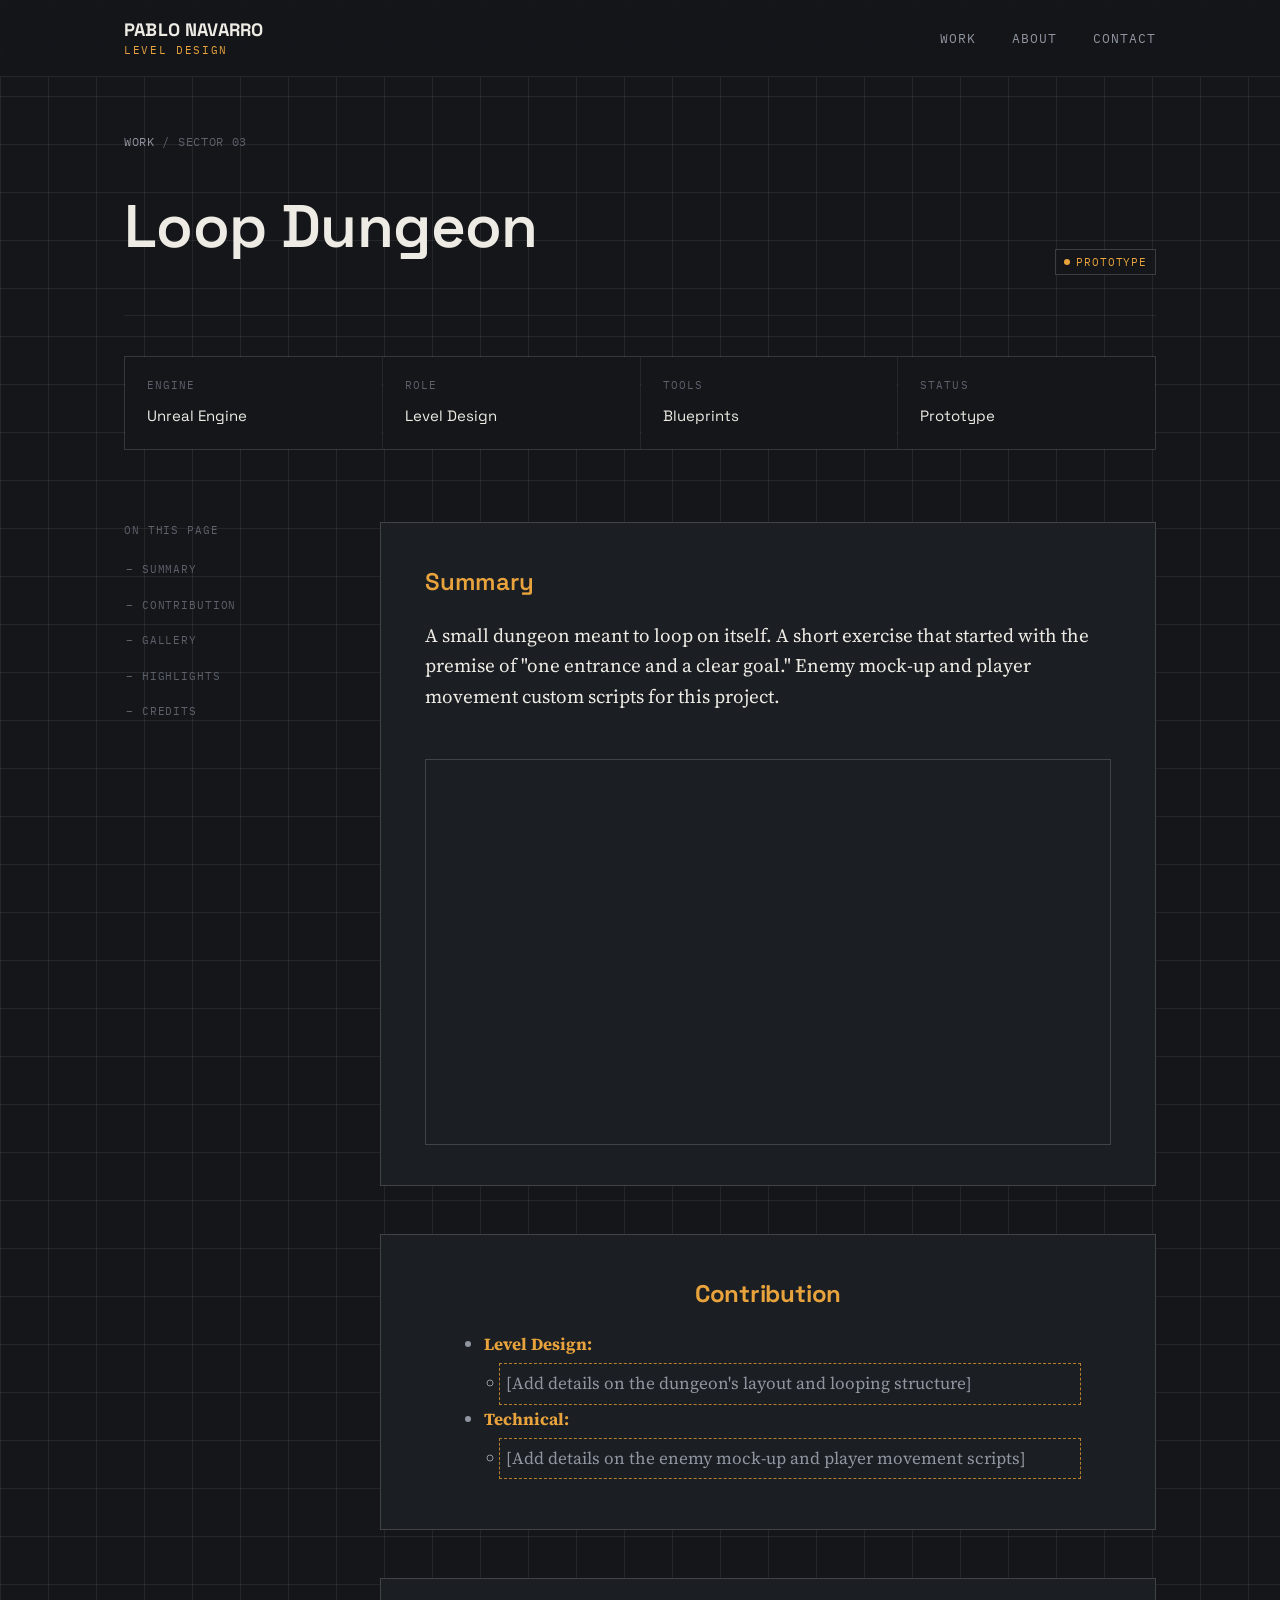
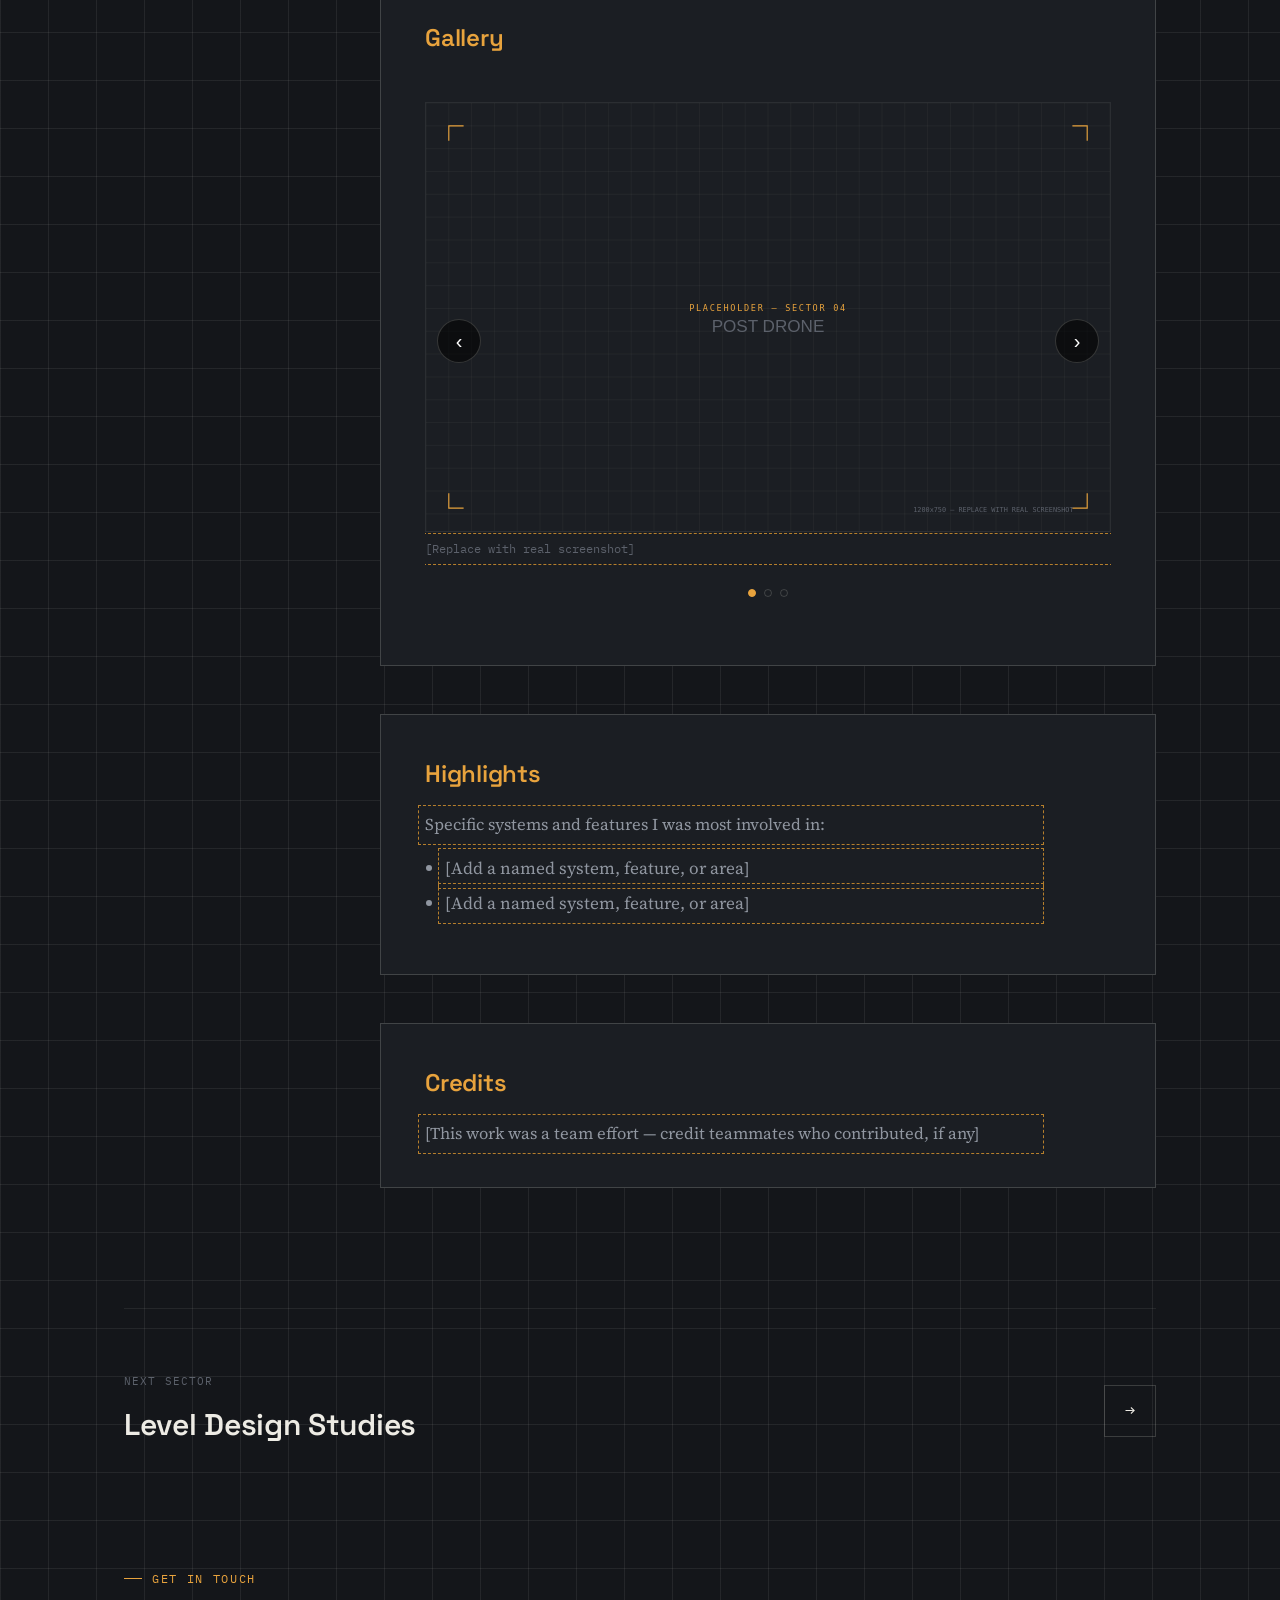
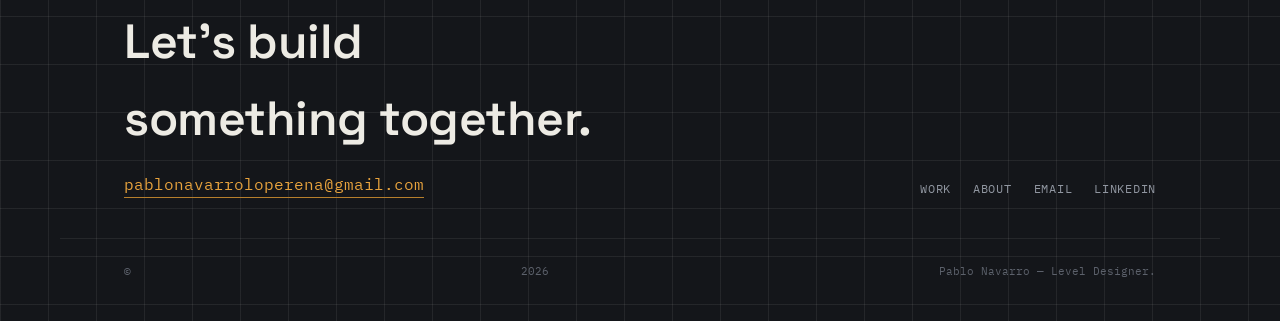
==== loop-dungeon/index.html @ dc1b2361 "Split Loop Dungeon into its own dedicated page, matching Scrap Mechanic's format New loop-dungeon/in" ====
<!DOCTYPE html>
<html lang="en">
<head>
<meta charset="UTF-8">
<meta name="viewport" content="width=device-width, initial-scale=1.0">
<title>Loop Dungeon — Pablo Navarro</title>
<meta name="description" content="Loop Dungeon — a small looping dungeon exercise by level designer Pablo Navarro.">
<link rel="stylesheet" href="../css/style.css">
</head>
<body>

<header class="site-header">
  <div class="wrap">
    <a href="../index.html" class="brand">PABLO NAVARRO<span>Level Design</span></a>
    <nav class="nav-links">
      <a href="../index.html#work">Work</a>
      <a href="../about.html">About</a>
      <a href="../index.html#contact">Contact</a>
    </nav>
    <button class="nav-toggle" aria-label="Toggle menu" aria-expanded="false">Menu</button>
  </div>
</header>

<section class="project-hero">
  <div class="wrap">
    <div class="breadcrumb"><a href="../index.html#work">Work</a> / Sector 03</div>
    <div class="project-title-row">
      <h1>Loop Dungeon</h1>
      <span class="tile-status proto" style="position:static;">Prototype</span>
    </div>
    <div class="spec-sheet">
      <div><span class="k">Engine</span><span class="v">Unreal Engine</span></div>
      <div><span class="k">Role</span><span class="v">Level Design</span></div>
      <div><span class="k">Tools</span><span class="v">Blueprints</span></div>
      <div><span class="k">Status</span><span class="v">Prototype</span></div>
    </div>
  </div>
</section>

<section class="project-body">
  <div class="wrap">
    <div class="rail">
      <div class="rail-title">On this page</div>
      <nav class="rail-nav">
        <a href="#summary">Summary</a>
        <a href="#contribution">Contribution</a>
        <a href="#gallery">Gallery</a>
        <a href="#highlights">Highlights</a>
        <a href="#credits">Credits</a>
      </nav>
    </div>
    <div class="prose">

      <div class="framed" id="summary">
        <h2>Summary</h2>
        <div class="summary-copy">
          <p>A small dungeon meant to loop on itself. A short exercise that started with the premise of "one entrance and a clear goal." Enemy mock-up and player movement custom scripts for this project.</p>
        </div>

        <div class="hero-media">
          <video src="../images/loop-dungeon/loop-dungeon-thumb.mp4" autoplay loop muted playsinline></video>
        </div>
      </div>

      <div class="framed centered" id="contribution">
        <h2>Contribution</h2>
        <ul class="contribution-list">
          <li>
            <strong class="category-label">Level Design:</strong>
            <ul>
              <li class="needs-edit">[Add details on the dungeon's layout and looping structure]</li>
            </ul>
          </li>
          <li>
            <strong class="category-label">Technical:</strong>
            <ul>
              <li class="needs-edit">[Add details on the enemy mock-up and player movement scripts]</li>
            </ul>
          </li>
        </ul>
      </div>

      <div class="framed" id="gallery">
        <h2>Gallery</h2>
        <div class="slider" data-slider>
          <div class="slider-track" data-slider-track>
            <figure class="slide">
              <img src="../images/loop-dungeon/loop-dungeon-placeholder.svg" alt="Loop Dungeon placeholder 1">
              <figcaption class="needs-edit">[Replace with real screenshot]</figcaption>
            </figure>
            <figure class="slide">
              <img src="../images/loop-dungeon/loop-dungeon-placeholder.svg" alt="Loop Dungeon placeholder 2">
              <figcaption class="needs-edit">[Replace with real screenshot]</figcaption>
            </figure>
            <figure class="slide">
              <img src="../images/loop-dungeon/loop-dungeon-placeholder.svg" alt="Loop Dungeon placeholder 3">
              <figcaption class="needs-edit">[Replace with real screenshot]</figcaption>
            </figure>
          </div>
          <button class="slider-arrow prev" type="button" aria-label="Previous image" data-slider-prev>‹</button>
          <button class="slider-arrow next" type="button" aria-label="Next image" data-slider-next>›</button>
          <div class="slider-dots" data-slider-dots></div>
        </div>
      </div>

      <div class="framed" id="highlights">
        <h2>Highlights</h2>
        <p class="needs-edit">Specific systems and features I was most involved in:</p>
        <ul>
          <li class="needs-edit">[Add a named system, feature, or area]</li>
          <li class="needs-edit">[Add a named system, feature, or area]</li>
        </ul>
      </div>

      <div class="framed" id="credits">
        <h2>Credits</h2>
        <p class="needs-edit">[This work was a team effort — credit teammates who contributed, if any]</p>
      </div>

    </div>
  </div>
</section>

<div class="wrap">
  <div class="next-project" style="border-top:1px solid var(--line);">
    <div>
      <span class="label">Next sector</span>
      <h3>Level Design Studies</h3>
    </div>
    <a href="../projects/ld-studies.html">
      <span class="arrow-box">→</span>
    </a>
  </div>
</div>

<footer class="site-footer" id="contact">
  <div class="wrap">
    <div class="footer-contact">
      <div class="eyebrow">Get in touch</div>
      <h2 style="margin-top:16px;">Let's build<br>something together.</h2>
      <a class="email" href="mailto:pablonavarroloperena@gmail.com">pablonavarroloperena@gmail.com</a>
    </div>
    <div class="footer-links">
      <a href="../index.html#work">Work</a>
      <a href="../about.html">About</a>
      <a href="mailto:pablonavarroloperena@gmail.com">Email</a>
      <a href="https://www.linkedin.com/in/pablo-navarro-loperena/" target="_blank" rel="noopener">LinkedIn</a>
    </div>
  </div>
  <div class="wrap footer-meta">
    © <span id="year"></span> Pablo Navarro — Level Designer.
  </div>
</footer>

<script src="../js/nav.js"></script>
<script>document.getElementById('year').textContent = new Date().getFullYear();</script>
</body>
</html>
---- css/style.css ----
/* ============================================================
   PABLO NAVARRO — LEVEL DESIGN PORTFOLIO
   Design concept: a "level-select / mission briefing" document.
   Blockout-marker amber accent, blueprint grid texture, HUD-style
   corner brackets on imagery, monospace technical readouts.
   ============================================================ */

@import url('https://fonts.googleapis.com/css2?family=Space+Grotesk:wght@400;500;600;700&family=Source+Serif+4:ital,opsz,wght@0,8..60,400;0,8..60,500;1,8..60,400&family=IBM+Plex+Mono:wght@400;500&display=swap');

:root {
  /* ---- color tokens ---- */
  --bg:            #14161a;
  --bg-panel:      #1b1e23;
  --bg-panel-2:    #22262c;
  --line:          rgba(237, 235, 228, 0.08);
  --line-strong:   rgba(237, 235, 228, 0.18);
  --text:          #edebe4;
  --text-muted:    #9096a0;
  --text-faint:    #5c616b;
  --accent:        #e8a33d;
  --accent-dim:    #b67f2c;
  --accent-soft:   rgba(232, 163, 61, 0.12);
  --accent-2:      #DDD7D7; /* secondary accent, text emphasis only (not headers) */
  --status-shipped:#6fbe8f;
  --status-proto:  #e8a33d;
  --status-team:   #6f9abe;

  /* ---- type tokens ---- */
  --f-display: 'Space Grotesk', sans-serif;
  --f-body:    'Source Serif 4', Georgia, serif;
  --f-mono:    'IBM Plex Mono', monospace;

  /* ---- layout tokens ---- */
  --maxw: 1160px;
  --gutter: clamp(20px, 5vw, 64px);
  --radius: 2px;
}

* { box-sizing: border-box; }
html { scroll-behavior: smooth; }

body {
  margin: 0;
  background: var(--bg);
  background-image:
    linear-gradient(var(--line) 1px, transparent 1px),
    linear-gradient(90deg, var(--line) 1px, transparent 1px);
  background-size: 48px 48px;
  color: var(--text);
  font-family: var(--f-body);
  font-size: 17px;
  line-height: 1.6;
  -webkit-font-smoothing: antialiased;
}

img { max-width: 100%; display: block; }

a { color: inherit; text-decoration: none; }

::selection { background: var(--accent-soft); color: var(--accent); }

/* Respect reduced motion */
@media (prefers-reduced-motion: reduce) {
  * { animation-duration: 0.001ms !important; transition-duration: 0.001ms !important; }
  html { scroll-behavior: auto; }
}

:focus-visible {
  outline: 2px solid var(--accent);
  outline-offset: 3px;
}

.wrap {
  max-width: var(--maxw);
  margin: 0 auto;
  padding: 0 var(--gutter);
}

.eyebrow {
  font-family: var(--f-mono);
  font-size: 12px;
  letter-spacing: 0.14em;
  text-transform: uppercase;
  color: var(--accent);
  display: flex;
  align-items: center;
  gap: 10px;
}
.eyebrow::before {
  content: "";
  width: 18px;
  height: 1px;
  background: var(--accent);
  display: inline-block;
}

h1, h2, h3, h4 {
  font-family: var(--f-display);
  font-weight: 600;
  letter-spacing: -0.01em;
  margin: 0;
  color: var(--text);
}

p { margin: 0 0 1em; color: var(--text-muted); }
p:last-child { margin-bottom: 0; }

/* ---------------------------------------------------------
   NAV
   --------------------------------------------------------- */
.site-header {
  position: sticky;
  top: 0;
  z-index: 40;
  background: rgba(20, 22, 26, 0.86);
  backdrop-filter: blur(10px);
  border-bottom: 1px solid var(--line);
}
.site-header .wrap {
  display: flex;
  align-items: center;
  justify-content: space-between;
  height: 76px;
}
.brand {
  font-family: var(--f-display);
  font-weight: 700;
  font-size: 18px;
  letter-spacing: 0.01em;
  display: flex;
  flex-direction: column;
  line-height: 1.15;
}
.brand span {
  font-family: var(--f-mono);
  font-weight: 400;
  font-size: 10.5px;
  letter-spacing: 0.16em;
  color: var(--accent);
  text-transform: uppercase;
  margin-top: 3px;
}
.nav-links {
  display: flex;
  gap: 36px;
  font-family: var(--f-mono);
  font-size: 12.5px;
  letter-spacing: 0.08em;
  text-transform: uppercase;
}
.nav-links a {
  color: var(--text-muted);
  position: relative;
  padding: 4px 0;
  transition: color 0.15s ease;
}
.nav-links a:hover, .nav-links a[aria-current="page"] { color: var(--text); }
.nav-links a[aria-current="page"]::after {
  content: "";
  position: absolute;
  left: 0; right: 0; bottom: -2px;
  height: 2px;
  background: var(--accent);
}
.nav-toggle {
  display: none;
  background: none;
  border: 1px solid var(--line-strong);
  color: var(--text);
  font-family: var(--f-mono);
  font-size: 11px;
  padding: 8px 12px;
  letter-spacing: 0.08em;
  text-transform: uppercase;
}

@media (max-width: 760px) {
  .nav-links {
    position: absolute;
    top: 76px; left: 0; right: 0;
    flex-direction: column;
    gap: 0;
    background: var(--bg-panel);
    border-bottom: 1px solid var(--line);
    max-height: 0;
    overflow: hidden;
    transition: max-height 0.25s ease;
  }
  .nav-links.open { max-height: 260px; }
  .nav-links a { padding: 16px var(--gutter); border-bottom: 1px solid var(--line); }
  .nav-toggle { display: block; }
}

/* ---------------------------------------------------------
   HERO
   --------------------------------------------------------- */
.hero {
  padding: 96px 0 72px;
  border-bottom: 1px solid var(--line);
  position: relative;
}
.hero .eyebrow { margin-bottom: 22px; }
.hero h1 {
  font-size: clamp(42px, 7vw, 84px);
  line-height: 0.98;
}
.hero h1 em {
  font-style: normal;
  color: var(--accent);
}
.hero .lede {
  font-family: var(--f-body);
  font-size: clamp(17px, 2vw, 20px);
  color: var(--text-muted);
  max-width: 46ch;
  margin-top: 26px;
}
.hero-meta {
  display: flex;
  gap: 40px;
  margin-top: 48px;
  flex-wrap: wrap;
  font-family: var(--f-mono);
  font-size: 12px;
}
.hero-meta div { display: flex; flex-direction: column; gap: 6px; }
.hero-meta .k { color: var(--text-faint); letter-spacing: 0.1em; text-transform: uppercase; }
.hero-meta .v { color: var(--text); font-size: 13px; }

/* ---------------------------------------------------------
   SECTION HEADINGS
   --------------------------------------------------------- */
.section {
  padding: 88px 0;
  border-bottom: 1px solid var(--line);
}
.section-head {
  display: flex;
  justify-content: space-between;
  align-items: flex-end;
  gap: 24px;
  margin-bottom: 48px;
  flex-wrap: wrap;
}
.section-head h2 { font-size: clamp(28px, 4vw, 38px); }
.section-head .count {
  font-family: var(--f-mono);
  font-size: 12px;
  color: var(--text-faint);
  letter-spacing: 0.08em;
}

/* ---------------------------------------------------------
   LEVEL-SELECT PROJECT GRID
   --------------------------------------------------------- */
.level-grid {
  display: grid;
  grid-template-columns: repeat(2, 1fr);
  gap: 1px;
  background: var(--line);
  border: 1px solid var(--line);
}
@media (max-width: 720px) {
  .level-grid { grid-template-columns: 1fr; }
}

.tile {
  background: var(--bg);
  display: block;
  padding: 0;
  position: relative;
  transition: background 0.2s ease;
}
.tile:hover { background: var(--bg-panel); }

.tile-media {
  position: relative;
  aspect-ratio: 16/10;
  overflow: hidden;
  border-bottom: 1px solid var(--line);
}
.tile-media img, .tile-media video {
  width: 100%; height: 100%; object-fit: cover;
  filter: grayscale(35%) contrast(1.05);
  transition: filter 0.3s ease, transform 0.4s ease;
}
.tile:hover .tile-media img, .tile:hover .tile-media video { filter: grayscale(0%) contrast(1.05); transform: scale(1.03); }

.tile-media .bracket {
  position: absolute;
  width: 20px; height: 20px;
  border-color: var(--accent);
  border-style: solid;
  opacity: 0;
  transition: opacity 0.2s ease;
}
.tile:hover .tile-media .bracket { opacity: 1; }
.bracket.tl { top: 10px; left: 10px; border-width: 2px 0 0 2px; }
.bracket.tr { top: 10px; right: 10px; border-width: 2px 2px 0 0; }
.bracket.bl { bottom: 10px; left: 10px; border-width: 0 0 2px 2px; }
.bracket.br { bottom: 10px; right: 10px; border-width: 0 2px 2px 0; }

.tile-sector {
  position: absolute;
  top: 12px; left: 12px;
  font-family: var(--f-mono);
  font-size: 11px;
  letter-spacing: 0.1em;
  background: rgba(20,22,26,0.82);
  color: var(--accent);
  padding: 4px 8px;
  border: 1px solid var(--line-strong);
}

.tile-status {
  position: absolute;
  top: 12px; right: 12px;
  font-family: var(--f-mono);
  font-size: 10.5px;
  letter-spacing: 0.08em;
  text-transform: uppercase;
  padding: 4px 8px;
  background: rgba(20,22,26,0.82);
  border: 1px solid var(--line-strong);
  display: flex;
  align-items: center;
  gap: 6px;
}
.tile-status::before {
  content: "";
  width: 6px; height: 6px;
  border-radius: 50%;
  background: var(--dot, var(--status-proto));
}
.tile-status.shipped { --dot: var(--status-shipped); color: var(--status-shipped); }
.tile-status.proto   { --dot: var(--status-proto); color: var(--status-proto); }
.tile-status.team    { --dot: var(--status-team); color: var(--status-team); }

.tile-body { padding: 24px 26px 28px; }
.tile-body h3 {
  font-size: 21px;
  margin-bottom: 8px;
}
.tile-body .role {
  font-family: var(--f-mono);
  font-size: 11.5px;
  color: var(--text-faint);
  letter-spacing: 0.06em;
  text-transform: uppercase;
  margin-bottom: 12px;
}
.tile-body p { font-size: 15px; }

.tile-readout {
  display: flex;
  gap: 22px;
  margin-top: 18px;
  padding-top: 16px;
  border-top: 1px solid var(--line);
  font-family: var(--f-mono);
  font-size: 11px;
  flex-wrap: wrap;
}
.tile-readout div { display: flex; flex-direction: column; gap: 3px; }
.tile-readout .k { color: var(--text-faint); letter-spacing: 0.08em; text-transform: uppercase; }
.tile-readout .v { color: var(--text-muted); }

.tile-cta {
  margin-top: 20px;
  display: inline-flex;
  align-items: center;
  gap: 8px;
  font-family: var(--f-mono);
  font-size: 11.5px;
  letter-spacing: 0.08em;
  text-transform: uppercase;
  color: var(--accent);
}
.tile-cta .arrow { transition: transform 0.15s ease; }
.tile:hover .tile-cta .arrow { transform: translateX(4px); }

/* ---------------------------------------------------------
   ABOUT TEASER / GENERIC TWO-COL
   --------------------------------------------------------- */
.two-col {
  display: grid;
  grid-template-columns: 0.9fr 1.1fr;
  gap: 64px;
}
@media (max-width: 780px) {
  .two-col { grid-template-columns: 1fr; gap: 36px; }
}
.frame {
  border: 1px solid var(--line-strong);
  position: relative;
  aspect-ratio: 4/5;
  overflow: hidden;
  background: var(--bg-panel);
}
.frame img { width: 100%; height: 100%; object-fit: cover; filter: grayscale(30%); }
.frame::before, .frame::after {
  content: "";
  position: absolute;
  width: 26px; height: 26px;
  border-color: var(--accent);
  border-style: solid;
  z-index: 2;
}
.frame::before { top: 12px; left: 12px; border-width: 2px 0 0 2px; }
.frame::after { bottom: 12px; right: 12px; border-width: 0 2px 2px 0; }

.lead-text { font-size: 19px; color: var(--text); font-family: var(--f-body); }
.lead-text + p { margin-top: 18px; }

.tag-list { display: flex; flex-wrap: wrap; gap: 8px; margin-top: 22px; }
.tag {
  font-family: var(--f-mono);
  font-size: 11px;
  letter-spacing: 0.06em;
  text-transform: uppercase;
  border: 1px solid var(--line-strong);
  padding: 6px 10px;
  color: var(--text-muted);
}

.cta-btn {
  display: inline-flex;
  align-items: center;
  gap: 10px;
  margin-top: 32px;
  font-family: var(--f-mono);
  font-size: 12.5px;
  letter-spacing: 0.08em;
  text-transform: uppercase;
  color: var(--bg);
  background: var(--accent);
  padding: 13px 22px;
  border: 1px solid var(--accent);
  transition: background 0.15s ease, color 0.15s ease;
}
.cta-btn:hover { background: transparent; color: var(--accent); }
.cta-btn.ghost { background: transparent; color: var(--text); border-color: var(--line-strong); }
.cta-btn.ghost:hover { border-color: var(--accent); color: var(--accent); }

/* ---------------------------------------------------------
   FOOTER
   --------------------------------------------------------- */
.site-footer {
  padding: 56px 0 40px;
}
.site-footer .wrap {
  display: flex;
  justify-content: space-between;
  align-items: flex-end;
  flex-wrap: wrap;
  gap: 24px;
}
.footer-contact h2 {
  font-size: clamp(30px, 5vw, 48px);
}
.footer-contact a.email {
  font-family: var(--f-mono);
  color: var(--accent);
  font-size: 16px;
  margin-top: 14px;
  display: inline-block;
  border-bottom: 1px solid var(--accent-dim);
}
.footer-links {
  display: flex;
  gap: 22px;
  font-family: var(--f-mono);
  font-size: 12px;
  letter-spacing: 0.06em;
  text-transform: uppercase;
}
.footer-links a { color: var(--text-muted); }
.footer-links a:hover { color: var(--accent); }
.footer-meta {
  font-family: var(--f-mono);
  font-size: 11px;
  color: var(--text-faint);
  margin-top: 40px;
  padding-top: 24px;
  border-top: 1px solid var(--line);
}

/* ---------------------------------------------------------
   PROJECT / CASE STUDY PAGE
   --------------------------------------------------------- */
.project-hero {
  padding: 56px 0 0;
}
.breadcrumb {
  font-family: var(--f-mono);
  font-size: 11.5px;
  color: var(--text-faint);
  letter-spacing: 0.06em;
  text-transform: uppercase;
  margin-bottom: 28px;
}
.breadcrumb a { color: var(--text-muted); }
.breadcrumb a:hover { color: var(--accent); }

.project-title-row {
  display: flex;
  justify-content: space-between;
  align-items: flex-end;
  gap: 24px;
  flex-wrap: wrap;
  padding-bottom: 40px;
  border-bottom: 1px solid var(--line);
}
.project-title-row h1 { font-size: clamp(36px, 6vw, 60px); max-width: 16ch; }

.spec-sheet {
  display: grid;
  grid-template-columns: repeat(4, 1fr);
  gap: 1px;
  background: var(--line);
  border: 1px solid var(--line);
  margin-top: 40px;
}
@media (max-width: 700px) { .spec-sheet { grid-template-columns: repeat(2, 1fr); } }
.spec-sheet div { background: var(--bg); padding: 20px 22px; }
.spec-sheet .k {
  font-family: var(--f-mono);
  font-size: 10.5px;
  color: var(--text-faint);
  letter-spacing: 0.1em;
  text-transform: uppercase;
  margin-bottom: 8px;
  display: block;
}
.spec-sheet .v { font-family: var(--f-display); font-size: 15px; color: var(--text); }

.hero-media {
  margin-top: 48px;
  border: 1px solid var(--line-strong);
  aspect-ratio: 16/9;
  overflow: hidden;
  position: relative;
}
.hero-media img { width: 100%; height: 100%; object-fit: cover; }

.project-body {
  padding: 72px 0;
}

/* Default (and the common desktop range, 781–1529px): rail sits
   in-column next to the prose, as a sticky sidebar. */
.project-body .wrap {
  display: grid;
  grid-template-columns: 200px 1fr;
  gap: 56px;
}
.project-body .rail {
  font-family: var(--f-mono);
  font-size: 11px;
  color: var(--text-faint);
  letter-spacing: 0.08em;
  text-transform: uppercase;
  position: sticky;
  top: 100px;
  align-self: start;
}
.rail-title { margin-bottom: 14px; }
.rail-nav { display: flex; flex-direction: column; gap: 4px; }
.rail-nav a {
  display: block;
  padding: 7px 10px;
  margin-left: -10px;
  color: var(--text-faint);
  text-decoration: none;
  border-left: 2px solid transparent;
  transition: color 0.15s ease, border-color 0.15s ease, background 0.15s ease;
}
.rail-nav a::before { content: "– "; }
.rail-nav a:hover {
  color: var(--accent);
  border-left-color: var(--accent);
  background: var(--bg-panel);
}

/* Keeps jumped-to sections clear of the sticky header, with real
   breathing room so the h2 title is fully visible, not just clear
   of the header's bottom edge. */
.framed[id] { scroll-margin-top: 150px; }
h3[id] { scroll-margin-top: 150px; }

/* Only on wide monitors is there enough margin outside the centered
   1160px column for the rail to pin near the browser's true left
   edge without overlapping the text. */
@media (min-width: 1530px) {
  .project-body .prose { grid-column: 1 / -1; }
  .project-body .rail {
    position: fixed;
    left: var(--gutter);
    top: 100px;
    width: 160px;
  }
}

@media (max-width: 780px) {
  .project-body .wrap { grid-template-columns: 1fr; gap: 24px; }
  .project-body .rail { position: static; }
}

.prose h2 {
  font-size: 24px;
  margin: 48px 0 18px;
}
.prose h2:first-child { margin-top: 0; }
.prose h3 {
  font-size: 21px;
  font-weight: 700;
  margin: 36px 0 14px;
}
.prose p { font-size: 16.5px; max-width: 68ch; }
.summary-copy p { max-width: none; font-size: 19px; color: var(--text); }

.framed {
  border: 1px solid var(--line-strong);
  background: var(--bg-panel);
  padding: 40px 44px;
  margin: 0 0 48px;
}
.framed h2 { color: var(--accent); }
.framed h2:first-child { margin-top: 0; }
@media (max-width: 560px) { .framed { padding: 28px 24px; } }

.framed.centered { text-align: center; }
.framed.centered ul {
  list-style-position: outside;
  padding-left: 1.3em;
  margin-left: auto;
  margin-right: auto;
  text-align: left; /* the list block sits centered on the page; the bullet text itself reads left-to-right */
}
.framed.centered p { margin-left: auto; margin-right: auto; }
.framed.centered h2 { font-weight: 800; }

.accent-text { color: var(--accent-2); }

.contribution-list > li { margin-bottom: 26px; }
.contribution-list > li:last-child { margin-bottom: 0; }
.category-label { display: inline-block; font-size: 17px; margin-bottom: 8px; color: var(--accent); }
/* Highlights reuses .category-label inline, mid-sentence — unlike Contribution's
   own-line usage, so it needs plain inline flow, not block spacing. */
#highlights .category-label { display: inline; margin-bottom: 0; font-size: inherit; }
.framed.centered ul ul {
  list-style-type: circle;
  margin: 4px 0 0;
}
.prose ul { color: var(--text-muted); padding-left: 20px; max-width: 68ch; }
.prose li { margin-bottom: 8px; }
.prose li ul { margin-top: 8px; }

.shot-grid {
  display: grid;
  grid-template-columns: 1fr 1fr;
  gap: 2px;
  margin: 28px 0;
}
.shot-grid.full { grid-template-columns: 1fr; }
.shot-grid img { border: 1px solid var(--line); }
.shot-grid video { width: 100%; border: 1px solid var(--line); display: block; background: #000; }

/* Drop-in responsive container for a YouTube/Vimeo <iframe> embed —
   replace the .media img with an iframe wrapped in this class. Only
   works if the video owner allows embedding (YouTube error 153 means
   they don't — use .video-link below instead in that case). */
.video-embed { position: relative; aspect-ratio: 16/9; }
.video-embed iframe { position: absolute; inset: 0; width: 100%; height: 100%; border: 0; }
/* Nested inside .hero-media, match its box exactly instead of the
   embed's own 16/9 default (hero-media uses 16/8), so nothing clips. */
.hero-media .video-embed { position: absolute; inset: 0; aspect-ratio: auto; }

/* Thumbnail that links out to YouTube instead of embedding — for
   videos with embedding disabled by their owner. */
.video-link { display: block; position: absolute; inset: 0; }
.play-button {
  position: absolute;
  top: 50%; left: 50%;
  transform: translate(-50%, -50%);
  width: 64px; height: 64px;
  border-radius: 50%;
  background: rgba(0,0,0,0.65);
  color: #fff;
  display: flex;
  align-items: center;
  justify-content: center;
  font-size: 22px;
  padding-left: 4px;
  transition: background 0.2s ease, transform 0.2s ease;
}
.video-link:hover .play-button { background: var(--accent); transform: translate(-50%, -50%) scale(1.08); }

figcaption, .caption {
  font-family: var(--f-mono);
  font-size: 11.5px;
  color: var(--text-faint);
  margin-top: 8px;
}

.slider { position: relative; margin: 28px 0; }
.slider.small { max-width: 420px; margin-left: auto; margin-right: auto; }
.slider-track {
  display: flex;
  overflow-x: auto;
  scroll-snap-type: x mandatory;
  scroll-behavior: smooth;
  -webkit-overflow-scrolling: touch;
  scrollbar-width: none;
}
.slider-track::-webkit-scrollbar { display: none; }
.slider-track .slide {
  flex: 0 0 100%;
  scroll-snap-align: start;
}
.slider-track img { width: 100%; border: 1px solid var(--line); display: block; }
.slider-track .video-embed { border: 1px solid var(--line); }
.slider-track video { width: 100%; aspect-ratio: 16/9; border: 1px solid var(--line); display: block; background: #000; }
.slider-arrow {
  position: absolute;
  top: 50%;
  transform: translateY(-50%);
  width: 44px; height: 44px;
  border-radius: 50%;
  border: 1px solid var(--line-strong);
  background: rgba(0,0,0,0.55);
  color: #fff;
  font-size: 20px;
  display: flex;
  align-items: center;
  justify-content: center;
  cursor: pointer;
  transition: background 0.2s ease, border-color 0.2s ease;
}
.slider-arrow:hover { background: var(--accent); border-color: var(--accent); }
.slider-arrow.prev { left: 12px; }
.slider-arrow.next { right: 12px; }
.slider-dots {
  display: flex;
  justify-content: center;
  gap: 8px;
  margin-top: 14px;
}
.slider-dots button {
  width: 8px; height: 8px;
  border-radius: 50%;
  border: 1px solid var(--line-strong);
  background: transparent;
  padding: 0;
  cursor: pointer;
}
.slider-dots button.active { background: var(--accent); border-color: var(--accent); }

.callout {
  border-left: 2px solid var(--accent);
  padding: 4px 0 4px 22px;
  margin: 32px 0;
  color: var(--text);
  font-size: 16px;
  max-width: 60ch;
}

.next-project {
  padding: 64px 0;
  display: flex;
  justify-content: space-between;
  align-items: center;
  flex-wrap: wrap;
  gap: 20px;
}
.next-project .label {
  font-family: var(--f-mono);
  font-size: 11px;
  color: var(--text-faint);
  letter-spacing: 0.1em;
  text-transform: uppercase;
  margin-bottom: 10px;
  display: block;
}
.next-project h3 { font-size: 30px; }
.next-project a { display: flex; align-items: center; gap: 16px; }
.next-project .arrow-box {
  width: 52px; height: 52px;
  border: 1px solid var(--line-strong);
  display: flex; align-items: center; justify-content: center;
  font-family: var(--f-mono);
  transition: border-color 0.15s ease, color 0.15s ease;
}
.next-project a:hover .arrow-box { border-color: var(--accent); color: var(--accent); }

/* ---------------------------------------------------------
   PLACEHOLDER MARKER (visible in-editor cue, not meant to ship)
   Remove class="needs-edit" once real content is in.
   --------------------------------------------------------- */
.needs-edit { outline: 1px dashed var(--accent-dim); outline-offset: 6px; }

/* ---------------------------------------------------------
   ABOUT PAGE specifics
   --------------------------------------------------------- */
.favorites-list {
  margin-top: 20px;
  display: grid;
  grid-template-columns: 1fr 1fr;
  gap: 10px 24px;
  font-family: var(--f-mono);
  font-size: 13.5px;
}
.favorites-list li { list-style: none; padding: 8px 0; border-bottom: 1px solid var(--line); color: var(--text-muted); }
@media (max-width: 560px) { .favorites-list { grid-template-columns: 1fr; } }

.timeline {
  margin-top: 12px;
}
.timeline .entry {
  display: grid;
  grid-template-columns: 120px 1fr;
  gap: 24px;
  padding: 22px 0;
  border-bottom: 1px solid var(--line);
}
.timeline .entry:first-child { padding-top: 0; }
@media (max-width: 600px) { .timeline .entry { grid-template-columns: 1fr; gap: 6px; } }
.timeline .yr { font-family: var(--f-mono); font-size: 12px; color: var(--accent); letter-spacing: 0.08em; }
.timeline h4 { font-size: 17px; margin-bottom: 6px; }
.timeline p { font-size: 14.5px; }
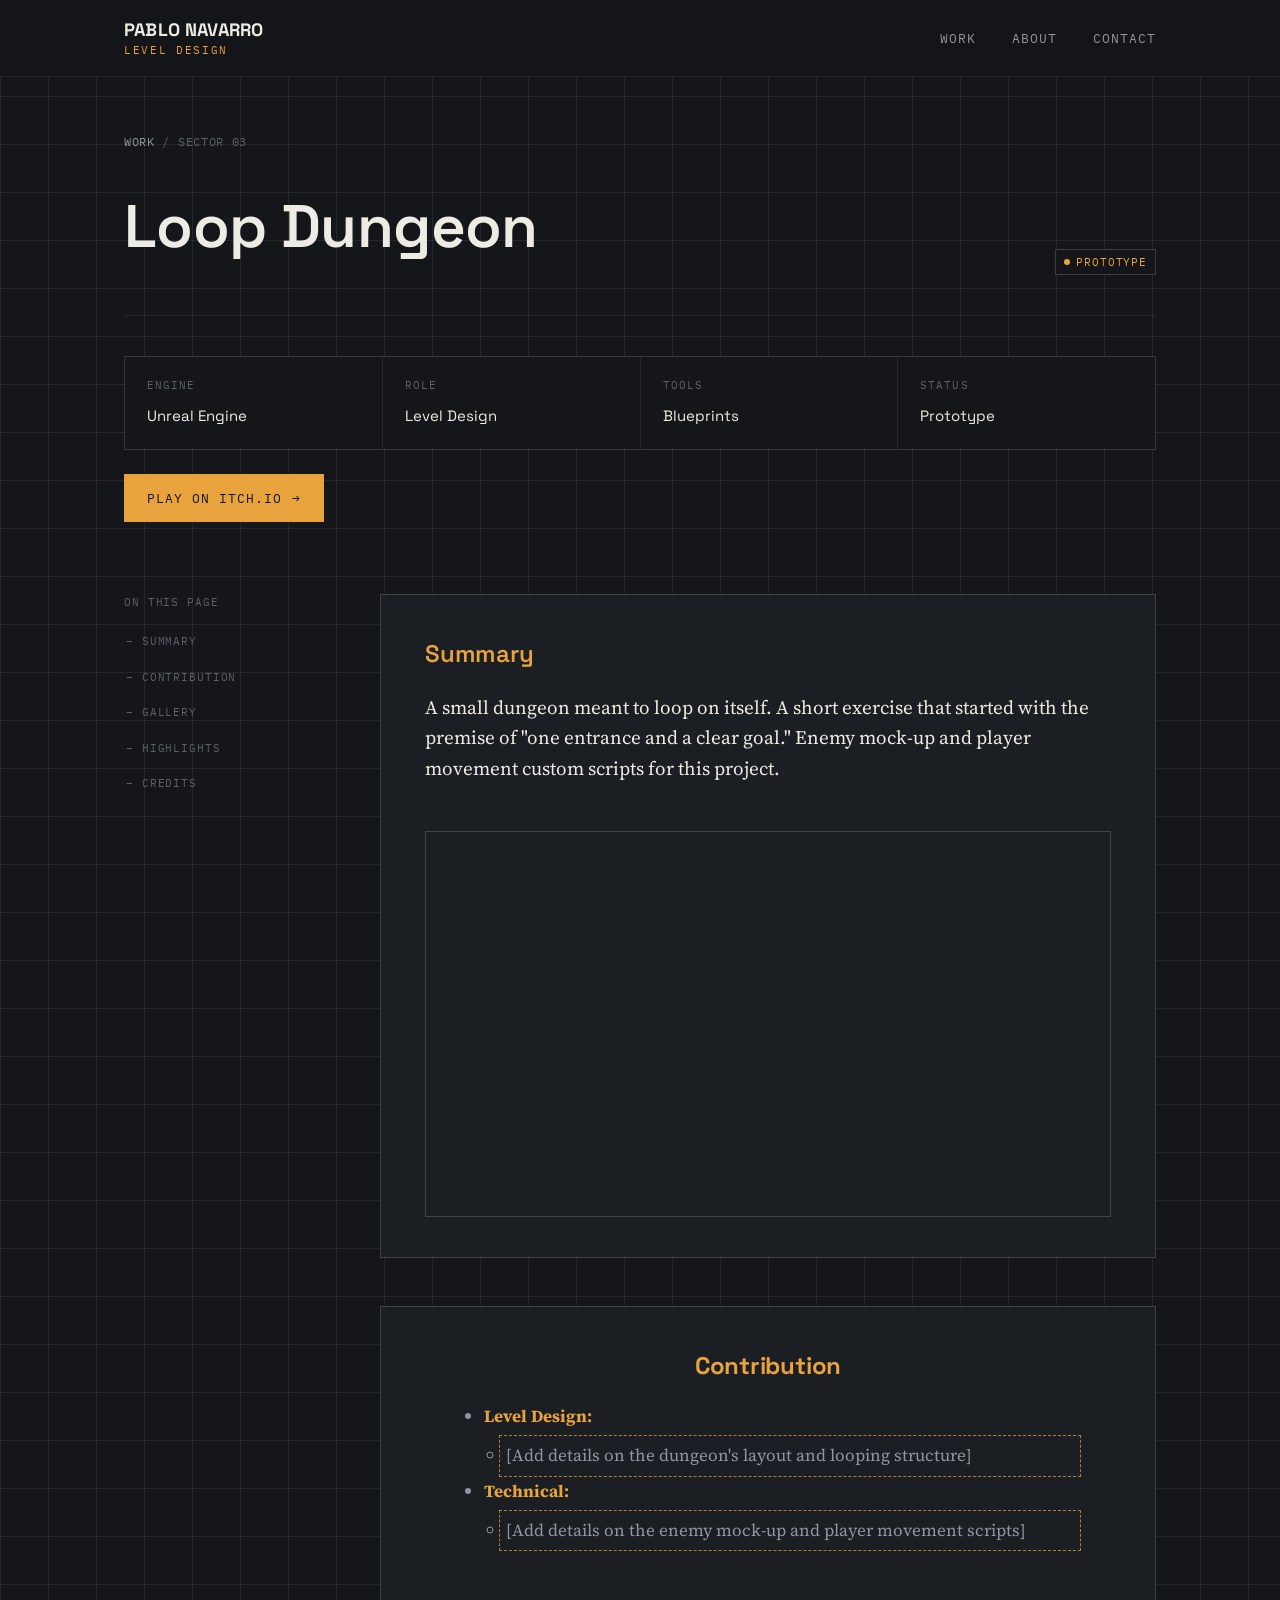
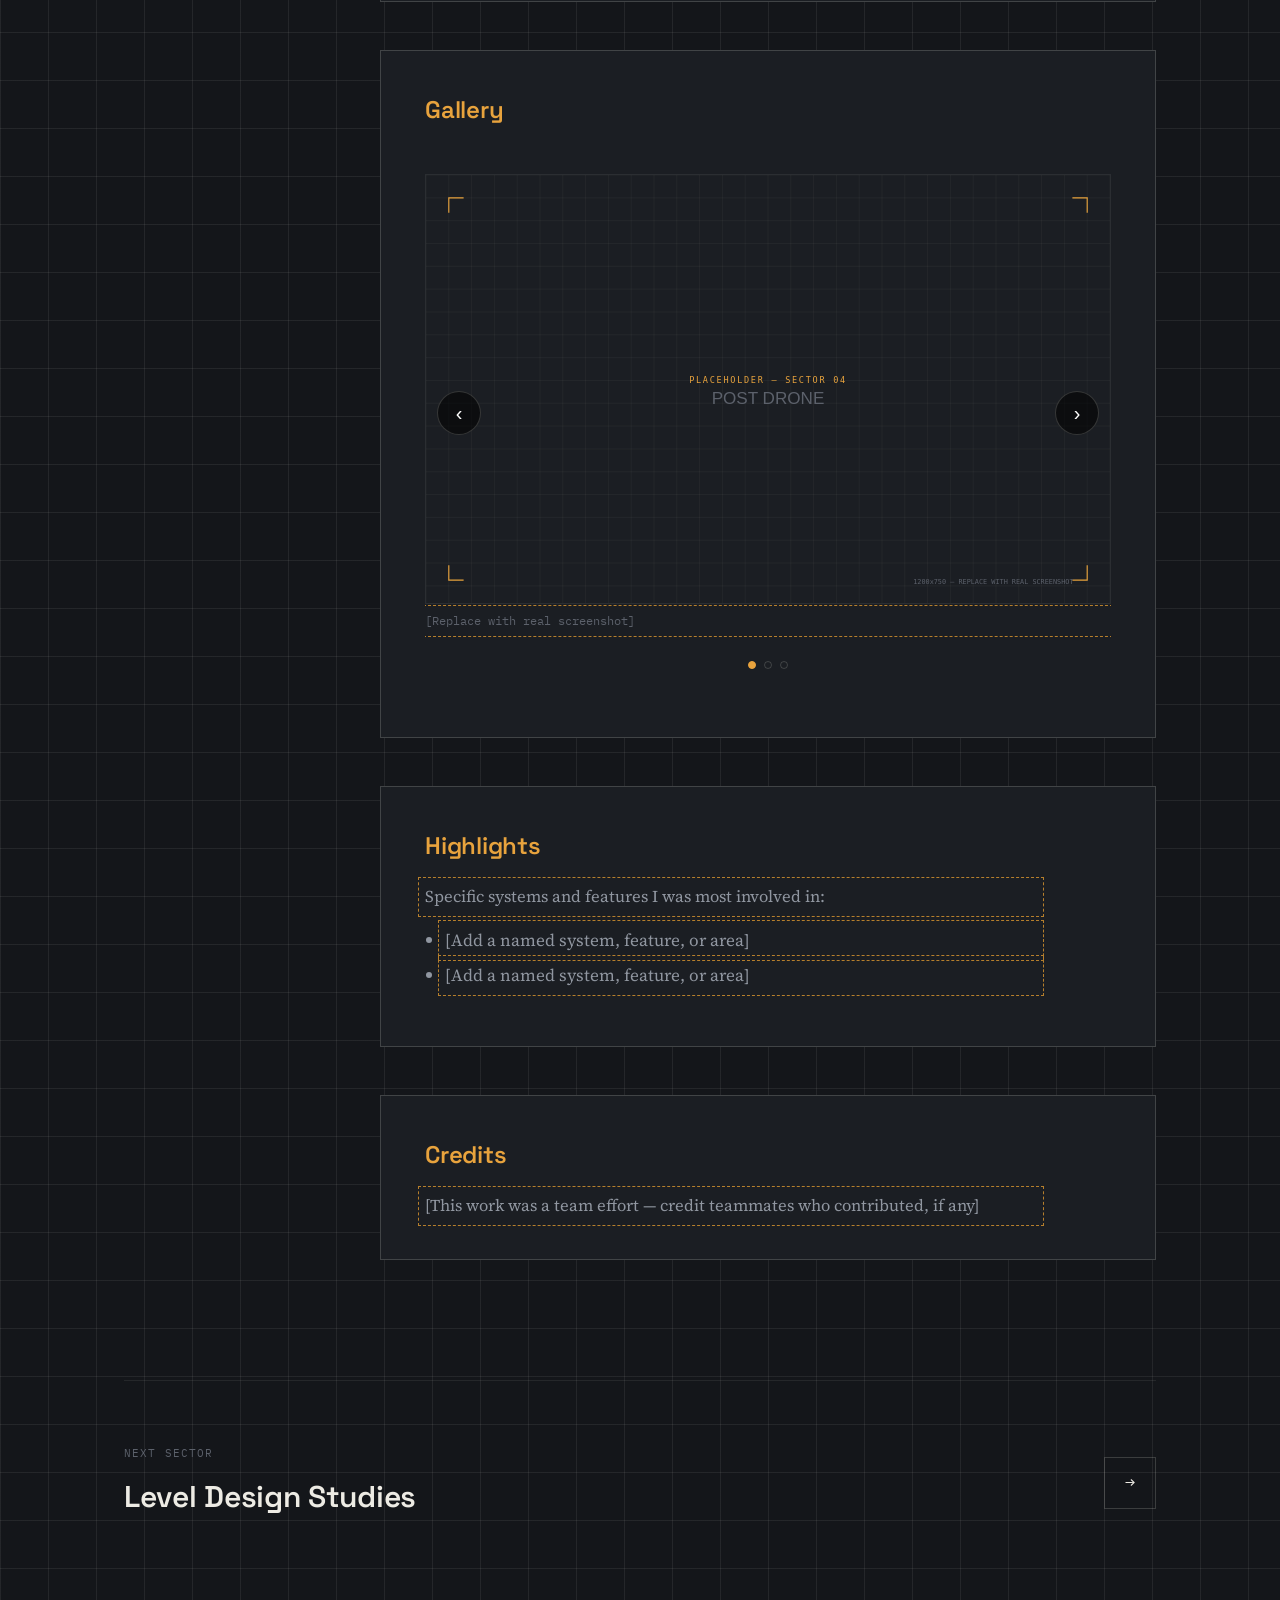
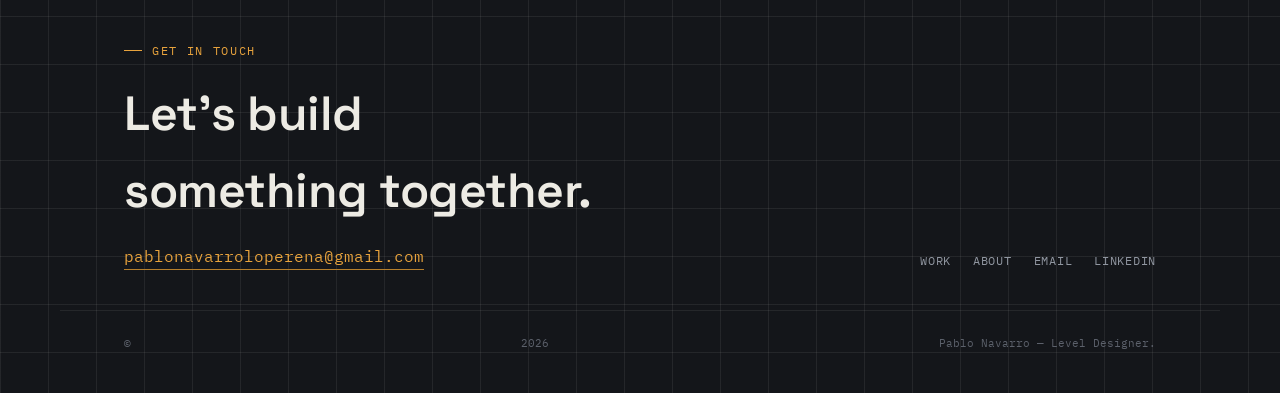
==== commit 0a752e02: "Add prominent itch.io CTA button to Loop Dungeon hero Placed right in project-hero, above the fold, " ====
--- a/loop-dungeon/index.html
+++ b/loop-dungeon/index.html
@@ -34,6 +34,7 @@
       <div><span class="k">Tools</span><span class="v">Blueprints</span></div>
       <div><span class="k">Status</span><span class="v">Prototype</span></div>
     </div>
+    <a href="https://theboywhocriedwolf.itch.io/looped-dungeon" target="_blank" rel="noopener" class="cta-btn" style="margin-top:24px;">Play on itch.io <span class="arrow">→</span></a>
   </div>
 </section>
 
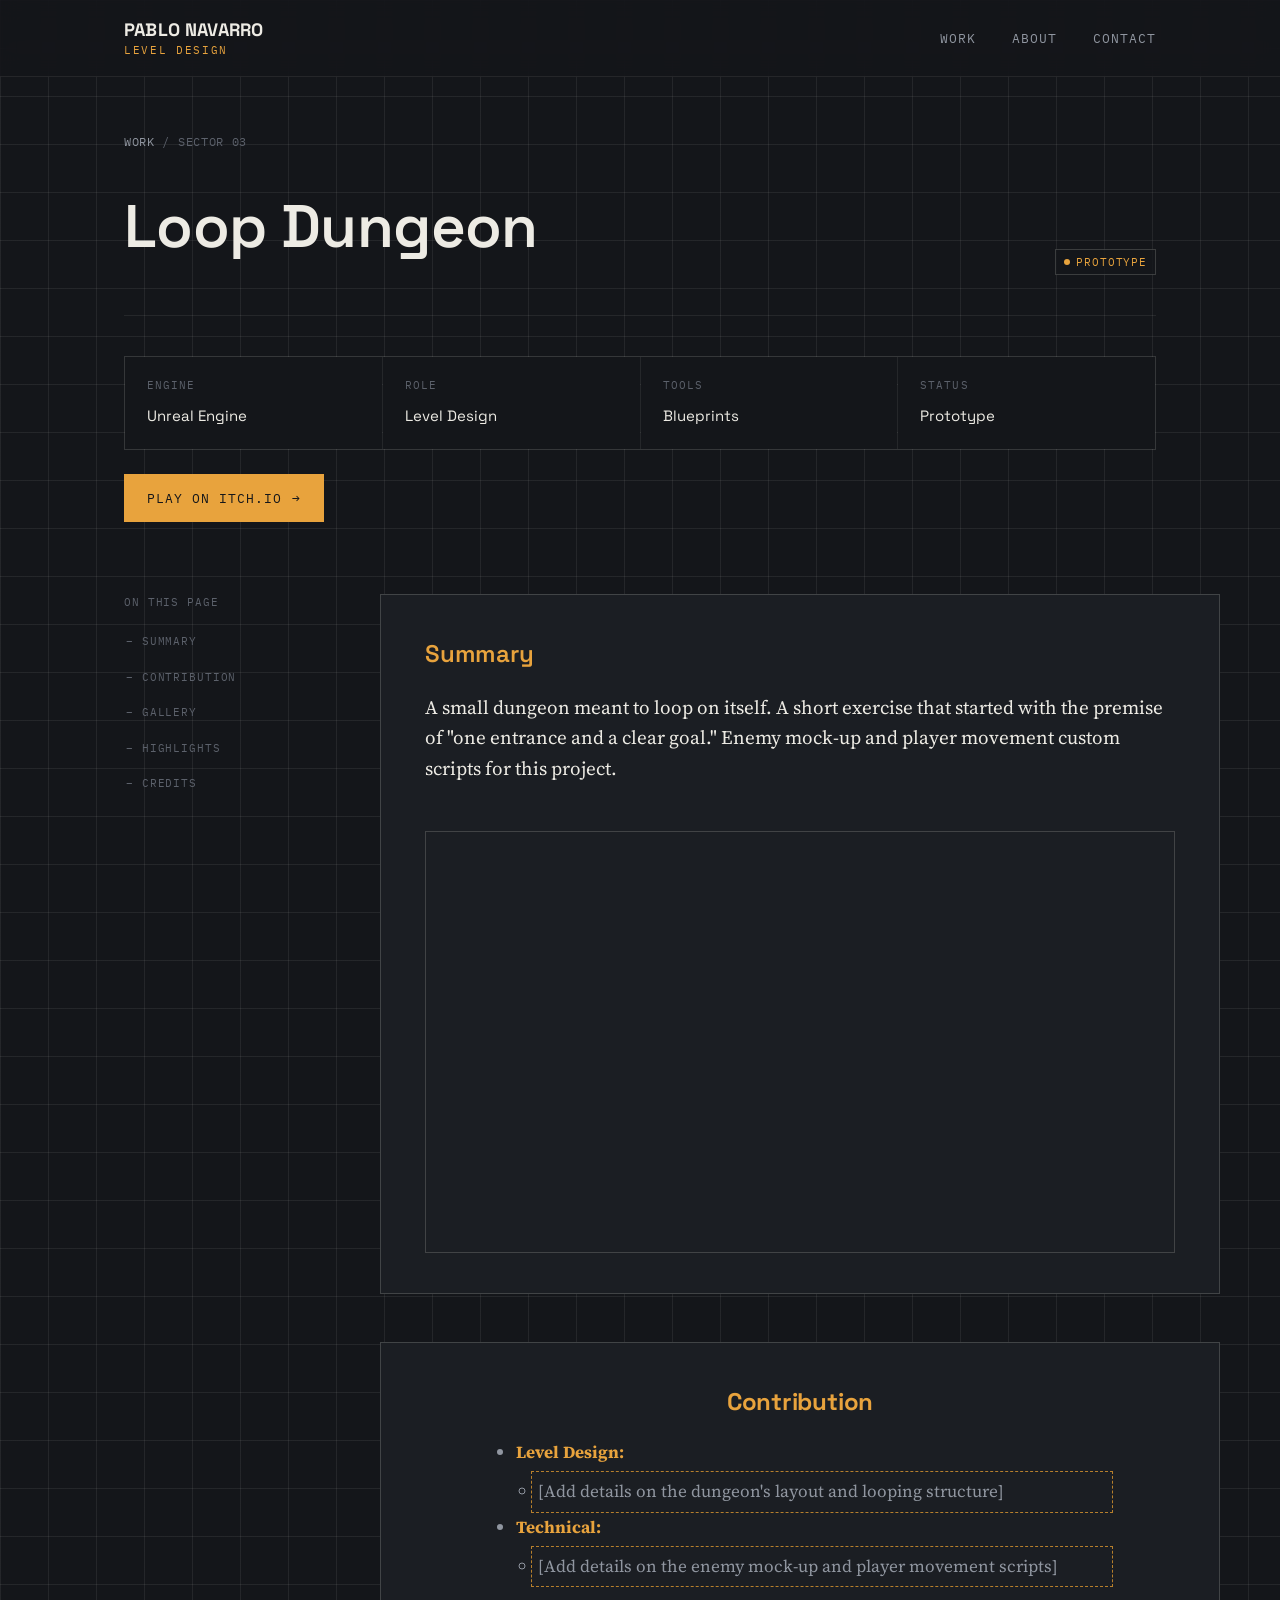
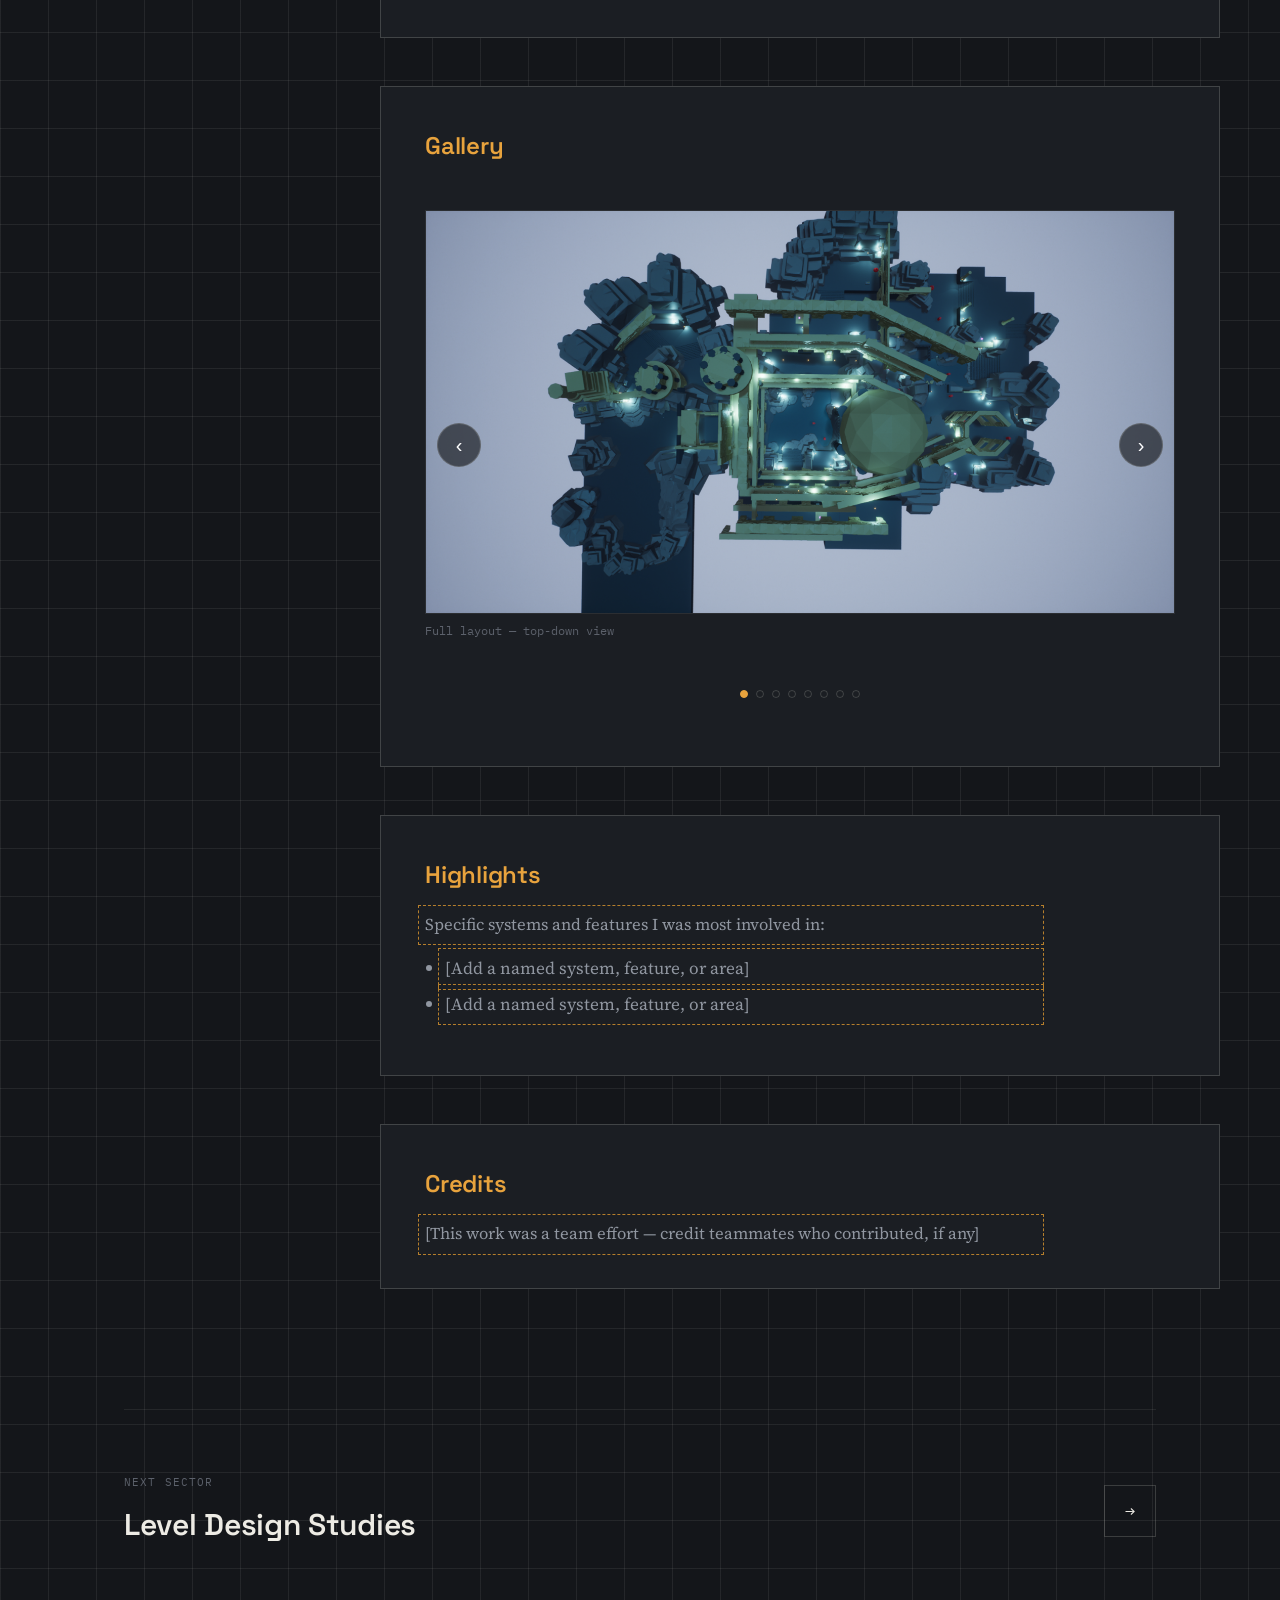
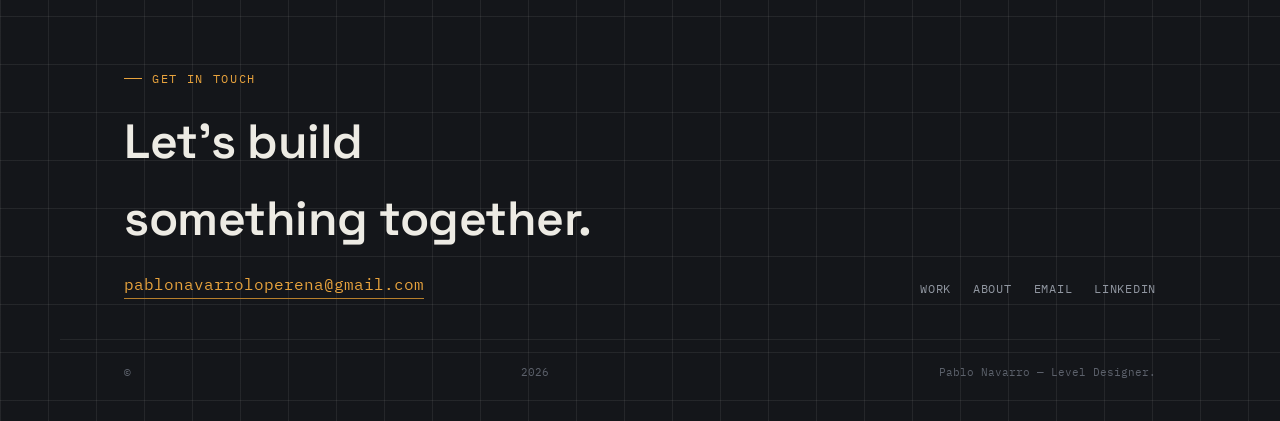
==== commit 0204fe11: "Fill Loop Dungeon Gallery with real screenshots/video instead of placeholders Found 8 media files al" ====
--- a/loop-dungeon/index.html
+++ b/loop-dungeon/index.html
@@ -86,16 +86,30 @@
         <div class="slider" data-slider>
           <div class="slider-track" data-slider-track>
             <figure class="slide">
-              <img src="../images/loop-dungeon/loop-dungeon-placeholder.svg" alt="Loop Dungeon placeholder 1">
-              <figcaption class="needs-edit">[Replace with real screenshot]</figcaption>
+              <img src="../images/loop-dungeon/loop-dungeon-top.png" alt="Loop Dungeon — full layout, top-down view">
+              <figcaption>Full layout — top-down view</figcaption>
             </figure>
             <figure class="slide">
-              <img src="../images/loop-dungeon/loop-dungeon-placeholder.svg" alt="Loop Dungeon placeholder 2">
-              <figcaption class="needs-edit">[Replace with real screenshot]</figcaption>
+              <video src="../images/loop-dungeon/loop-dungeon-interior.mp4" controls muted loop playsinline></video>
+              <figcaption>Interior — gameplay footage</figcaption>
             </figure>
             <figure class="slide">
-              <img src="../images/loop-dungeon/loop-dungeon-placeholder.svg" alt="Loop Dungeon placeholder 3">
-              <figcaption class="needs-edit">[Replace with real screenshot]</figcaption>
+              <img src="../images/loop-dungeon/loop-dungeon-screenshot-1.png" alt="Loop Dungeon interior screenshot">
+            </figure>
+            <figure class="slide">
+              <img src="../images/loop-dungeon/loop-dungeon-screenshot-2.png" alt="Loop Dungeon interior screenshot">
+            </figure>
+            <figure class="slide">
+              <img src="../images/loop-dungeon/loop-dungeon-screenshot-3.png" alt="Loop Dungeon interior screenshot">
+            </figure>
+            <figure class="slide">
+              <img src="../images/loop-dungeon/loop-dungeon-screenshot-4.png" alt="Loop Dungeon interior screenshot">
+            </figure>
+            <figure class="slide">
+              <img src="../images/loop-dungeon/loop-dungeon-screenshot-5.png" alt="Loop Dungeon interior screenshot">
+            </figure>
+            <figure class="slide">
+              <img src="../images/loop-dungeon/loop-dungeon-screenshot-6.png" alt="Loop Dungeon interior screenshot">
             </figure>
           </div>
           <button class="slider-arrow prev" type="button" aria-label="Previous image" data-slider-prev>‹</button>
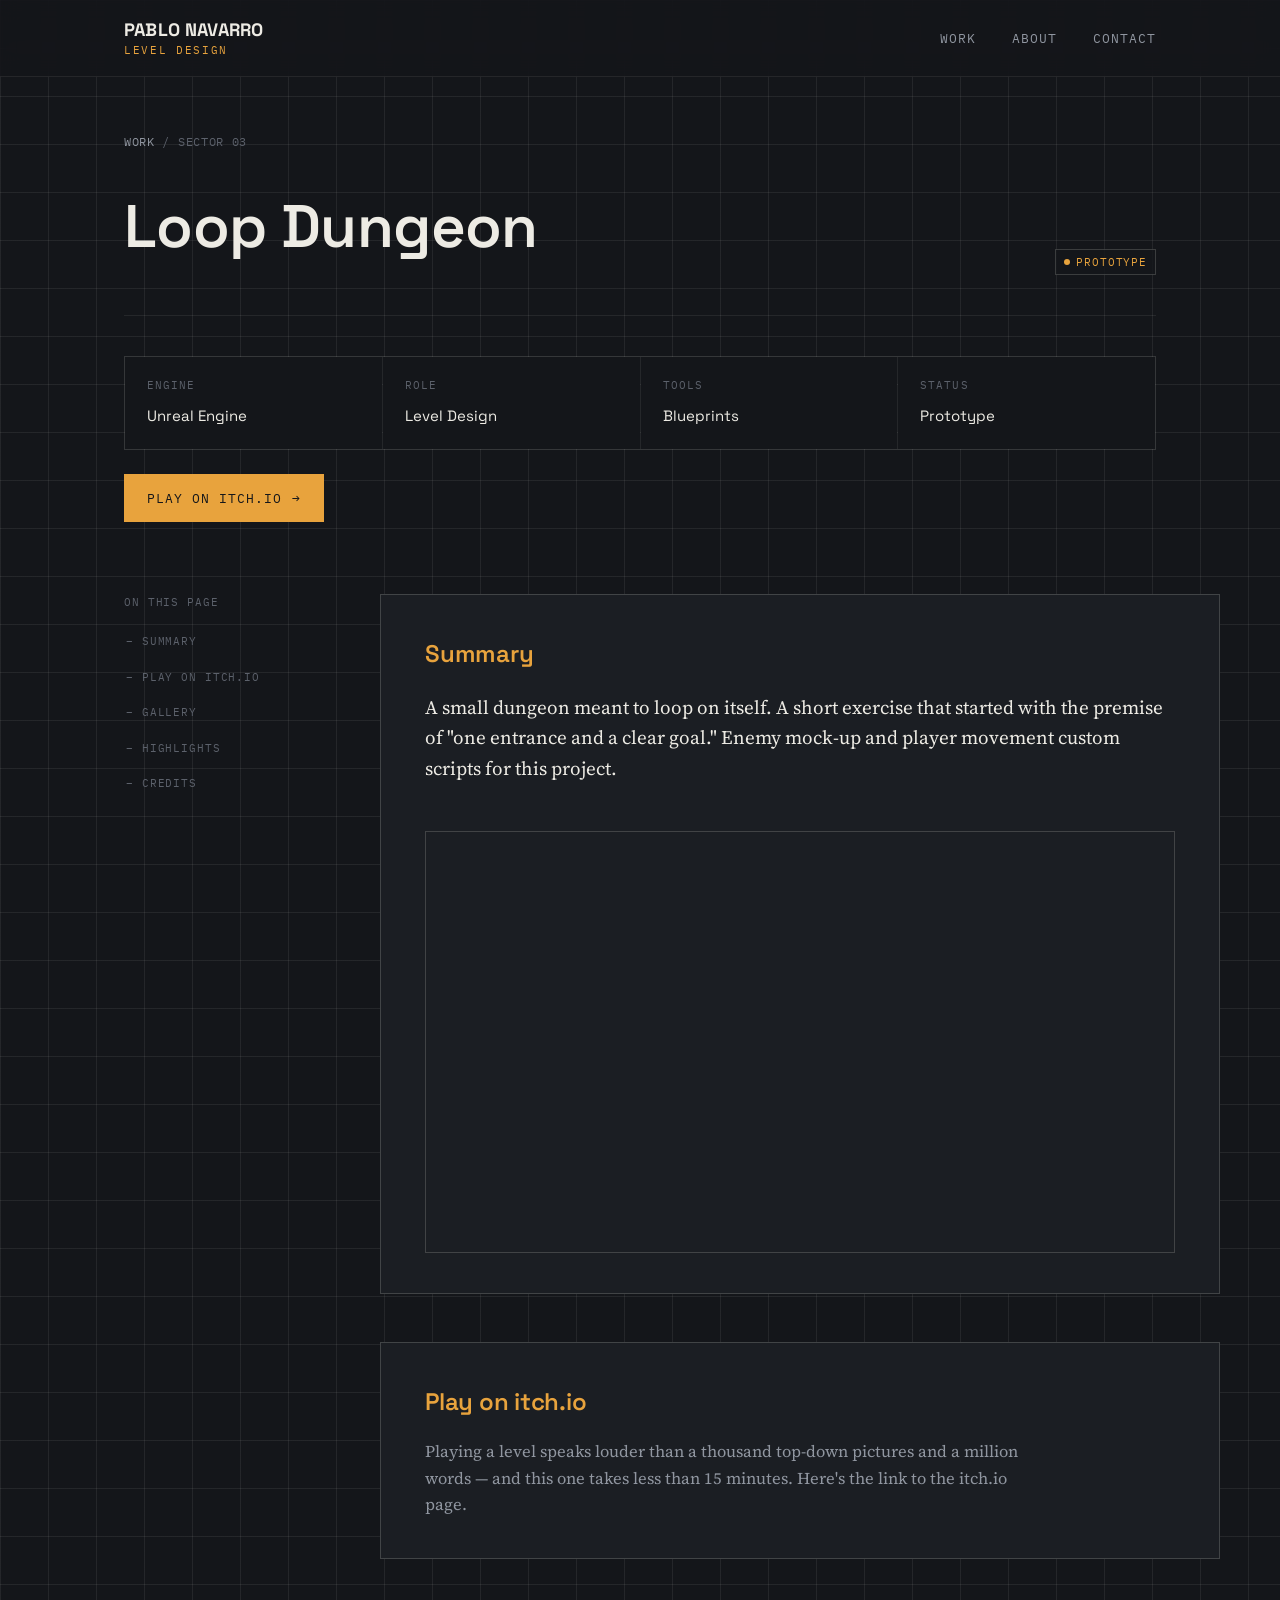
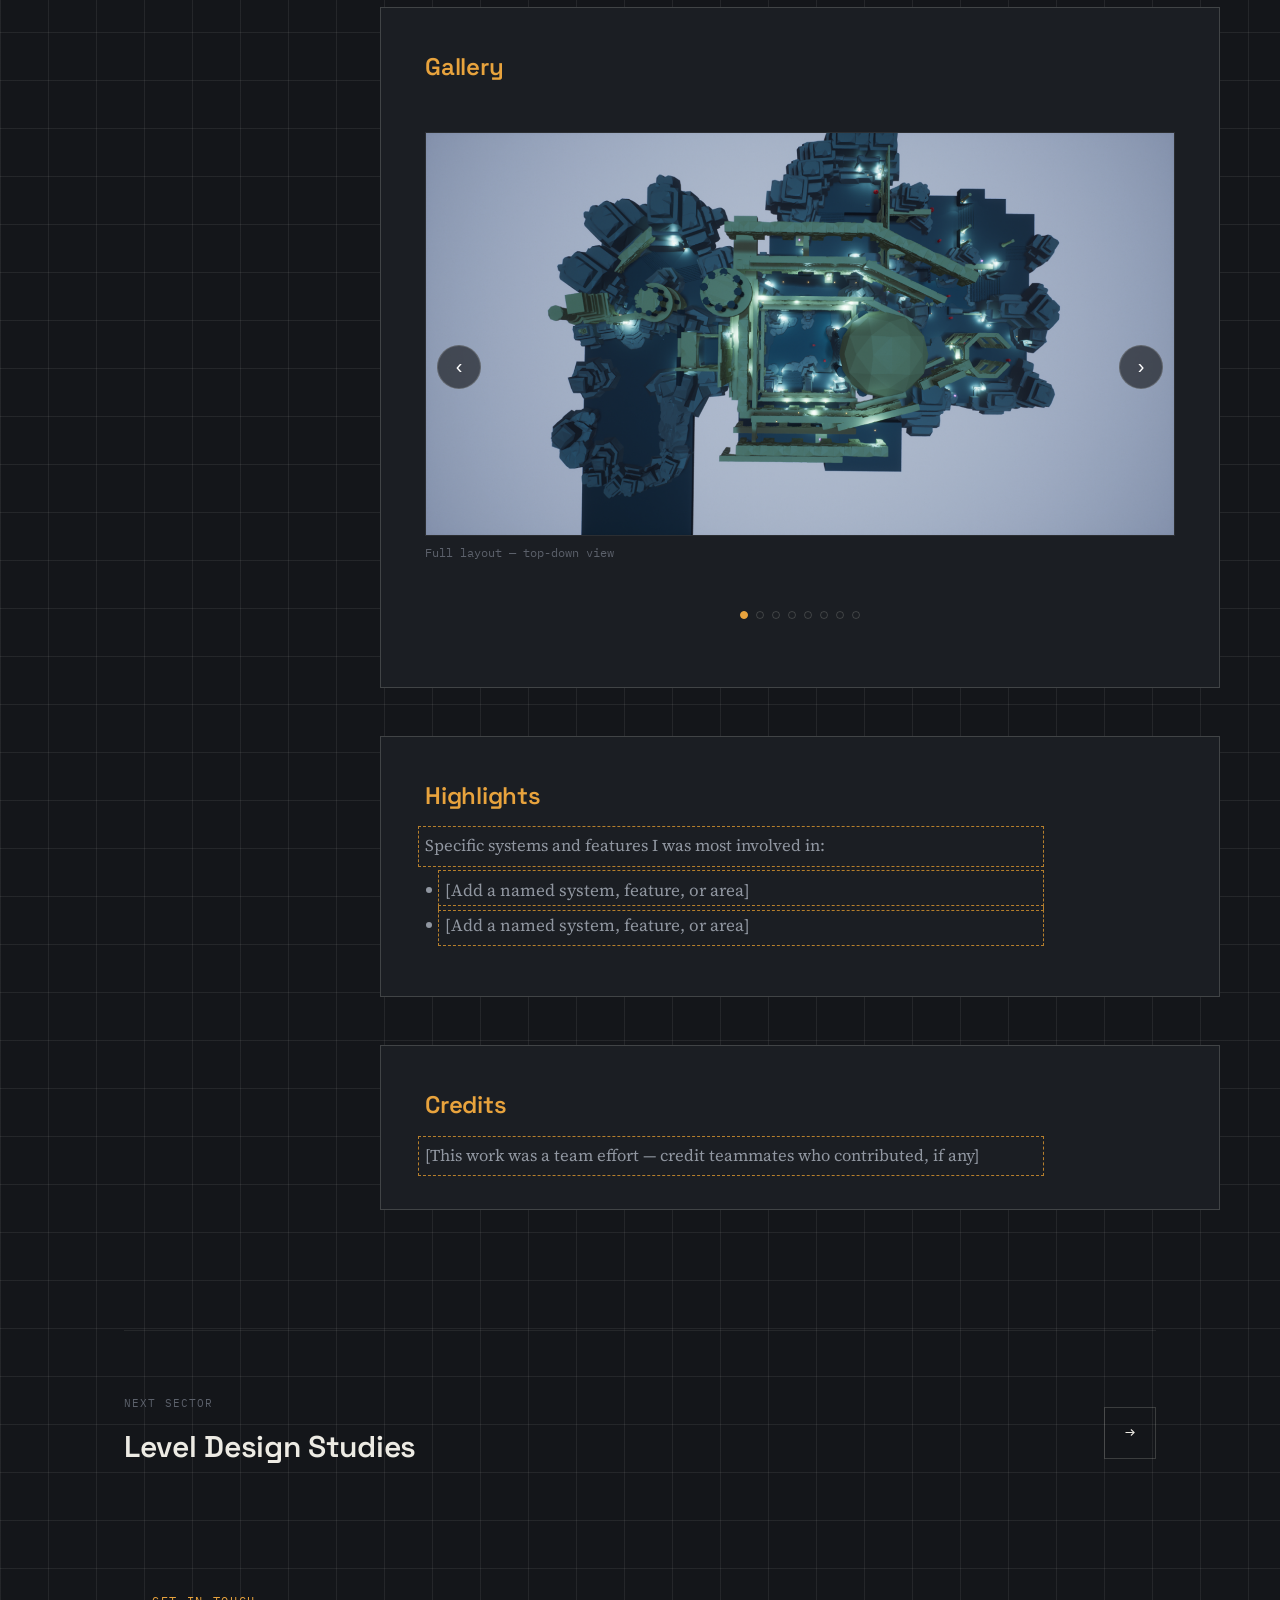
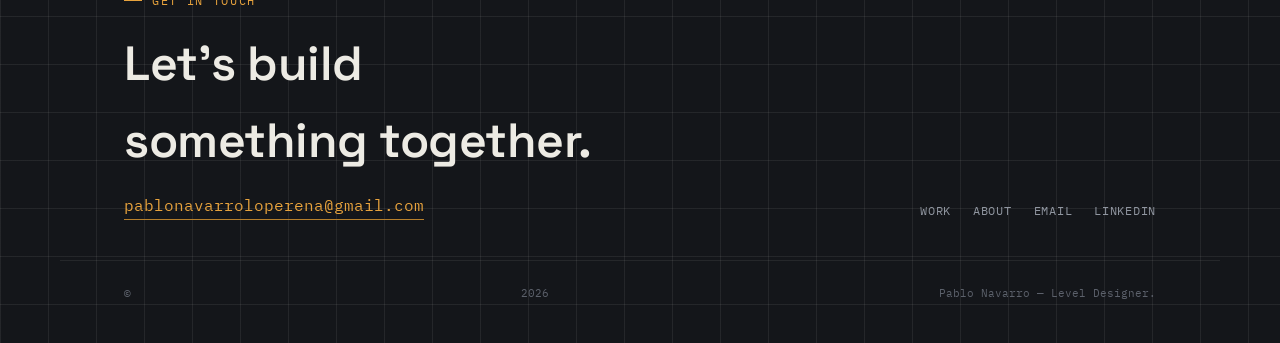
==== commit fc416d02: "Replace Contribution section with a Play on itch.io callout Kept the #contribution anchor id, update" ====
--- a/loop-dungeon/index.html
+++ b/loop-dungeon/index.html
@@ -44,7 +44,7 @@
       <div class="rail-title">On this page</div>
       <nav class="rail-nav">
         <a href="#summary">Summary</a>
-        <a href="#contribution">Contribution</a>
+        <a href="#contribution">Play on itch.io</a>
         <a href="#gallery">Gallery</a>
         <a href="#highlights">Highlights</a>
         <a href="#credits">Credits</a>
@@ -63,22 +63,9 @@
         </div>
       </div>
 
-      <div class="framed centered" id="contribution">
-        <h2>Contribution</h2>
-        <ul class="contribution-list">
-          <li>
-            <strong class="category-label">Level Design:</strong>
-            <ul>
-              <li class="needs-edit">[Add details on the dungeon's layout and looping structure]</li>
-            </ul>
-          </li>
-          <li>
-            <strong class="category-label">Technical:</strong>
-            <ul>
-              <li class="needs-edit">[Add details on the enemy mock-up and player movement scripts]</li>
-            </ul>
-          </li>
-        </ul>
+      <div class="framed" id="contribution">
+        <h2>Play on itch.io</h2>
+        <p>Playing a level speaks louder than a thousand top-down pictures and a million words — and this one takes less than 15 minutes. Here's the link to the <a href="https://theboywhocriedwolf.itch.io/looped-dungeon" target="_blank" rel="noopener">itch.io page</a>.</p>
       </div>
 
       <div class="framed" id="gallery">
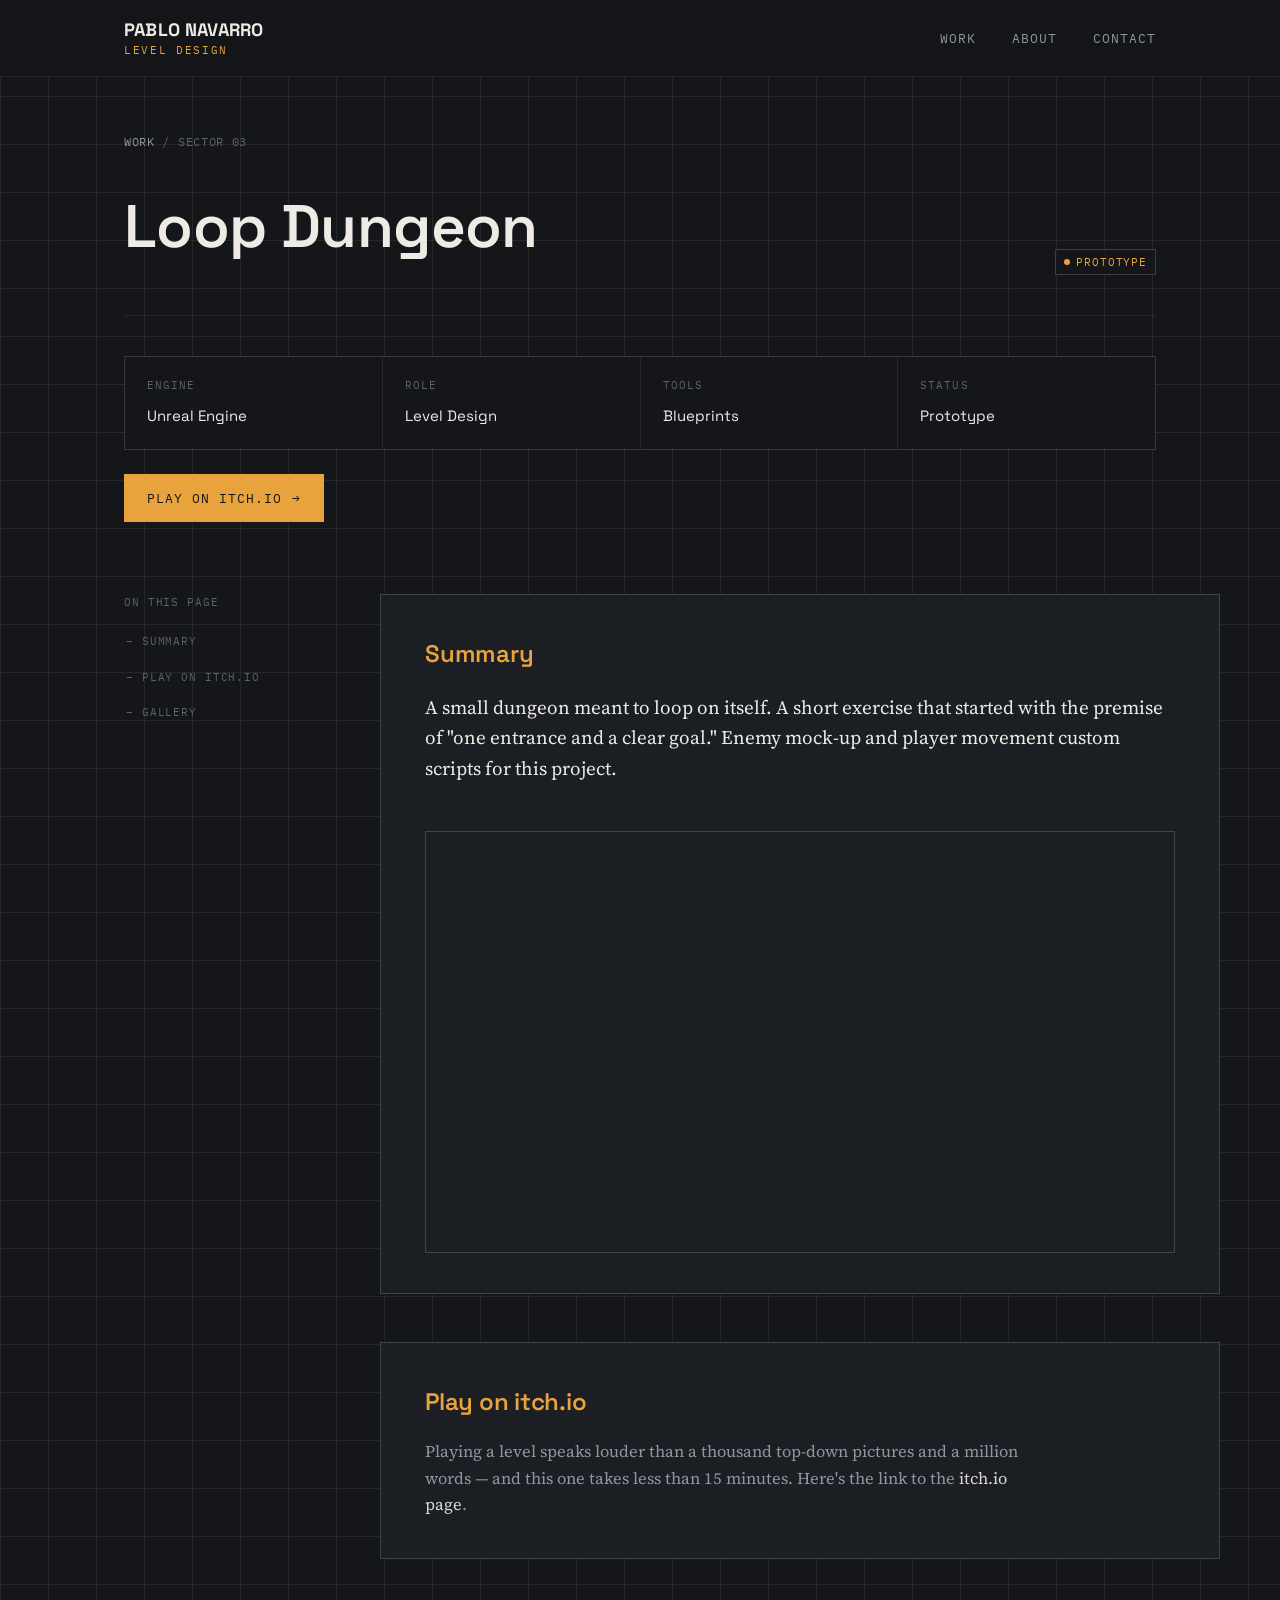
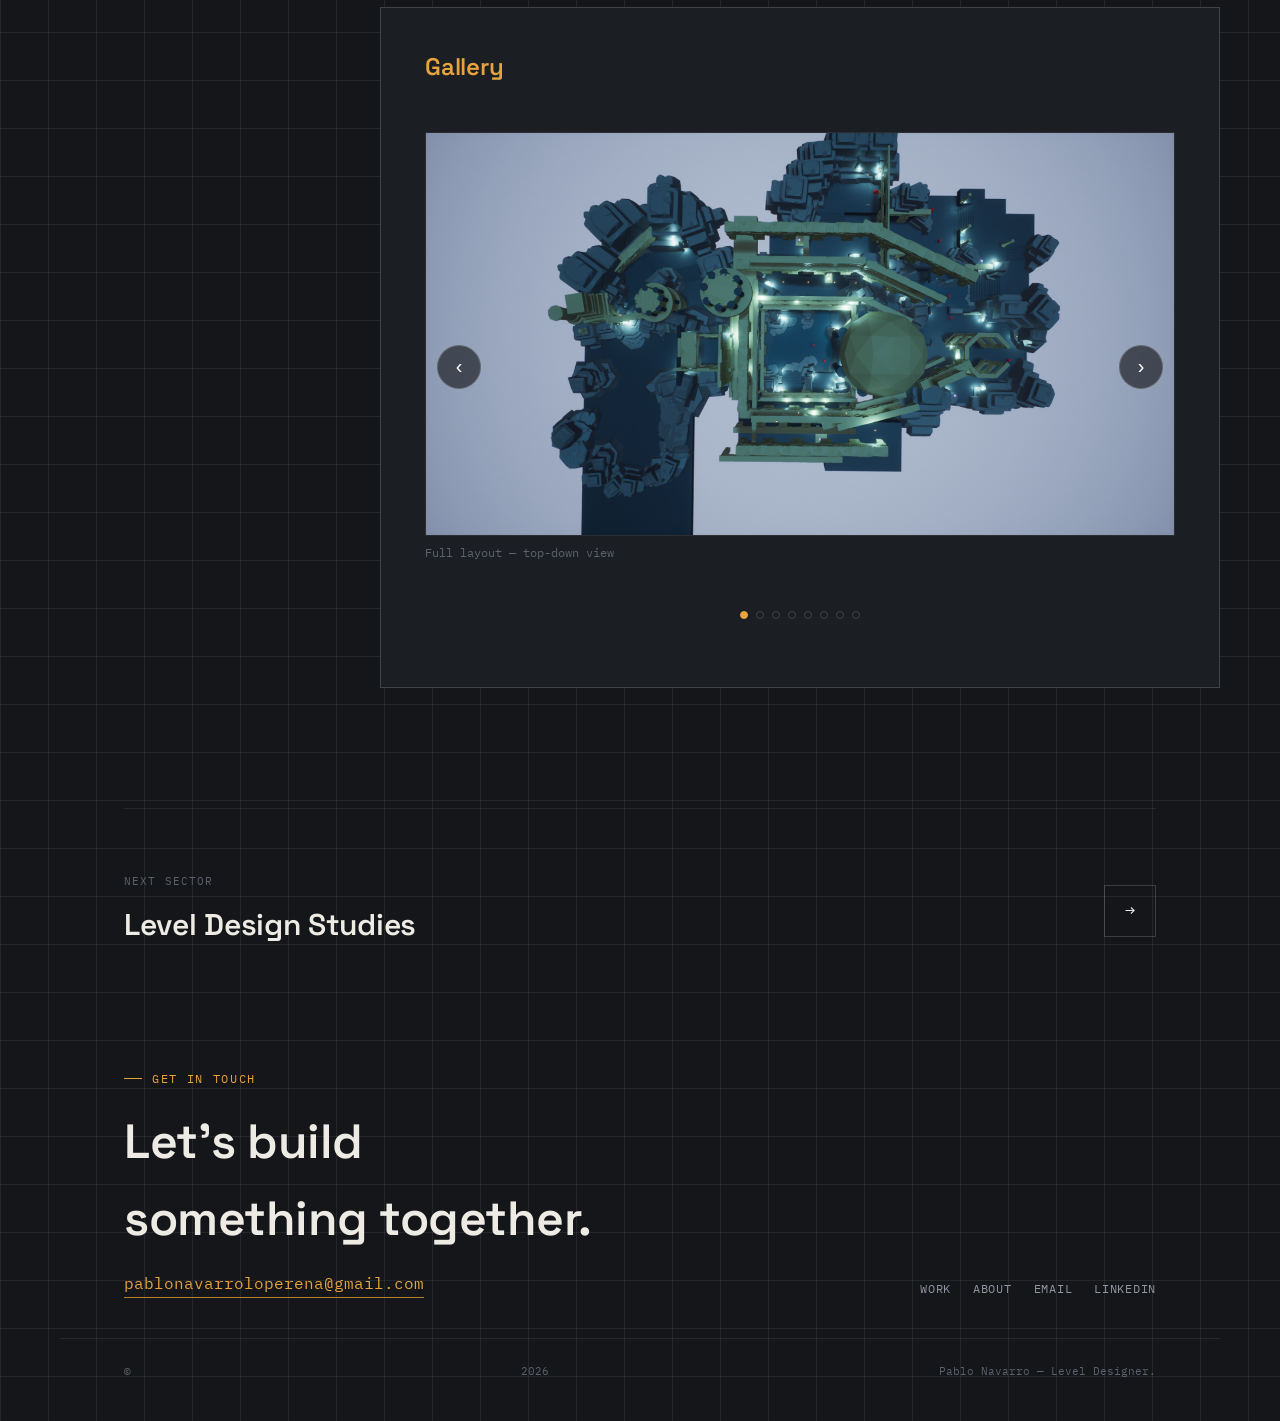
==== commit 93274bbe: "Remove Highlights and Credits from Loop Dungeon, highlight the itch.io link Page is now Summary / Pl" ====
--- a/loop-dungeon/index.html
+++ b/loop-dungeon/index.html
@@ -46,8 +46,6 @@
         <a href="#summary">Summary</a>
         <a href="#contribution">Play on itch.io</a>
         <a href="#gallery">Gallery</a>
-        <a href="#highlights">Highlights</a>
-        <a href="#credits">Credits</a>
       </nav>
     </div>
     <div class="prose">
@@ -65,7 +63,7 @@
 
       <div class="framed" id="contribution">
         <h2>Play on itch.io</h2>
-        <p>Playing a level speaks louder than a thousand top-down pictures and a million words — and this one takes less than 15 minutes. Here's the link to the <a href="https://theboywhocriedwolf.itch.io/looped-dungeon" target="_blank" rel="noopener">itch.io page</a>.</p>
+        <p>Playing a level speaks louder than a thousand top-down pictures and a million words — and this one takes less than 15 minutes. Here's the link to the <a href="https://theboywhocriedwolf.itch.io/looped-dungeon" target="_blank" rel="noopener" class="accent-text">itch.io page</a>.</p>
       </div>
 
       <div class="framed" id="gallery">
@@ -103,20 +101,6 @@
           <button class="slider-arrow next" type="button" aria-label="Next image" data-slider-next>›</button>
           <div class="slider-dots" data-slider-dots></div>
         </div>
-      </div>
-
-      <div class="framed" id="highlights">
-        <h2>Highlights</h2>
-        <p class="needs-edit">Specific systems and features I was most involved in:</p>
-        <ul>
-          <li class="needs-edit">[Add a named system, feature, or area]</li>
-          <li class="needs-edit">[Add a named system, feature, or area]</li>
-        </ul>
-      </div>
-
-      <div class="framed" id="credits">
-        <h2>Credits</h2>
-        <p class="needs-edit">[This work was a team effort — credit teammates who contributed, if any]</p>
       </div>
 
     </div>
--- a/css/style.css
+++ b/css/style.css
@@ -541,7 +541,7 @@
   overflow: hidden;
   position: relative;
 }
-.hero-media img { width: 100%; height: 100%; object-fit: cover; }
+.hero-media img, .hero-media > video { width: 100%; height: 100%; object-fit: cover; display: block; }
 
 .project-body {
   padding: 72px 0;
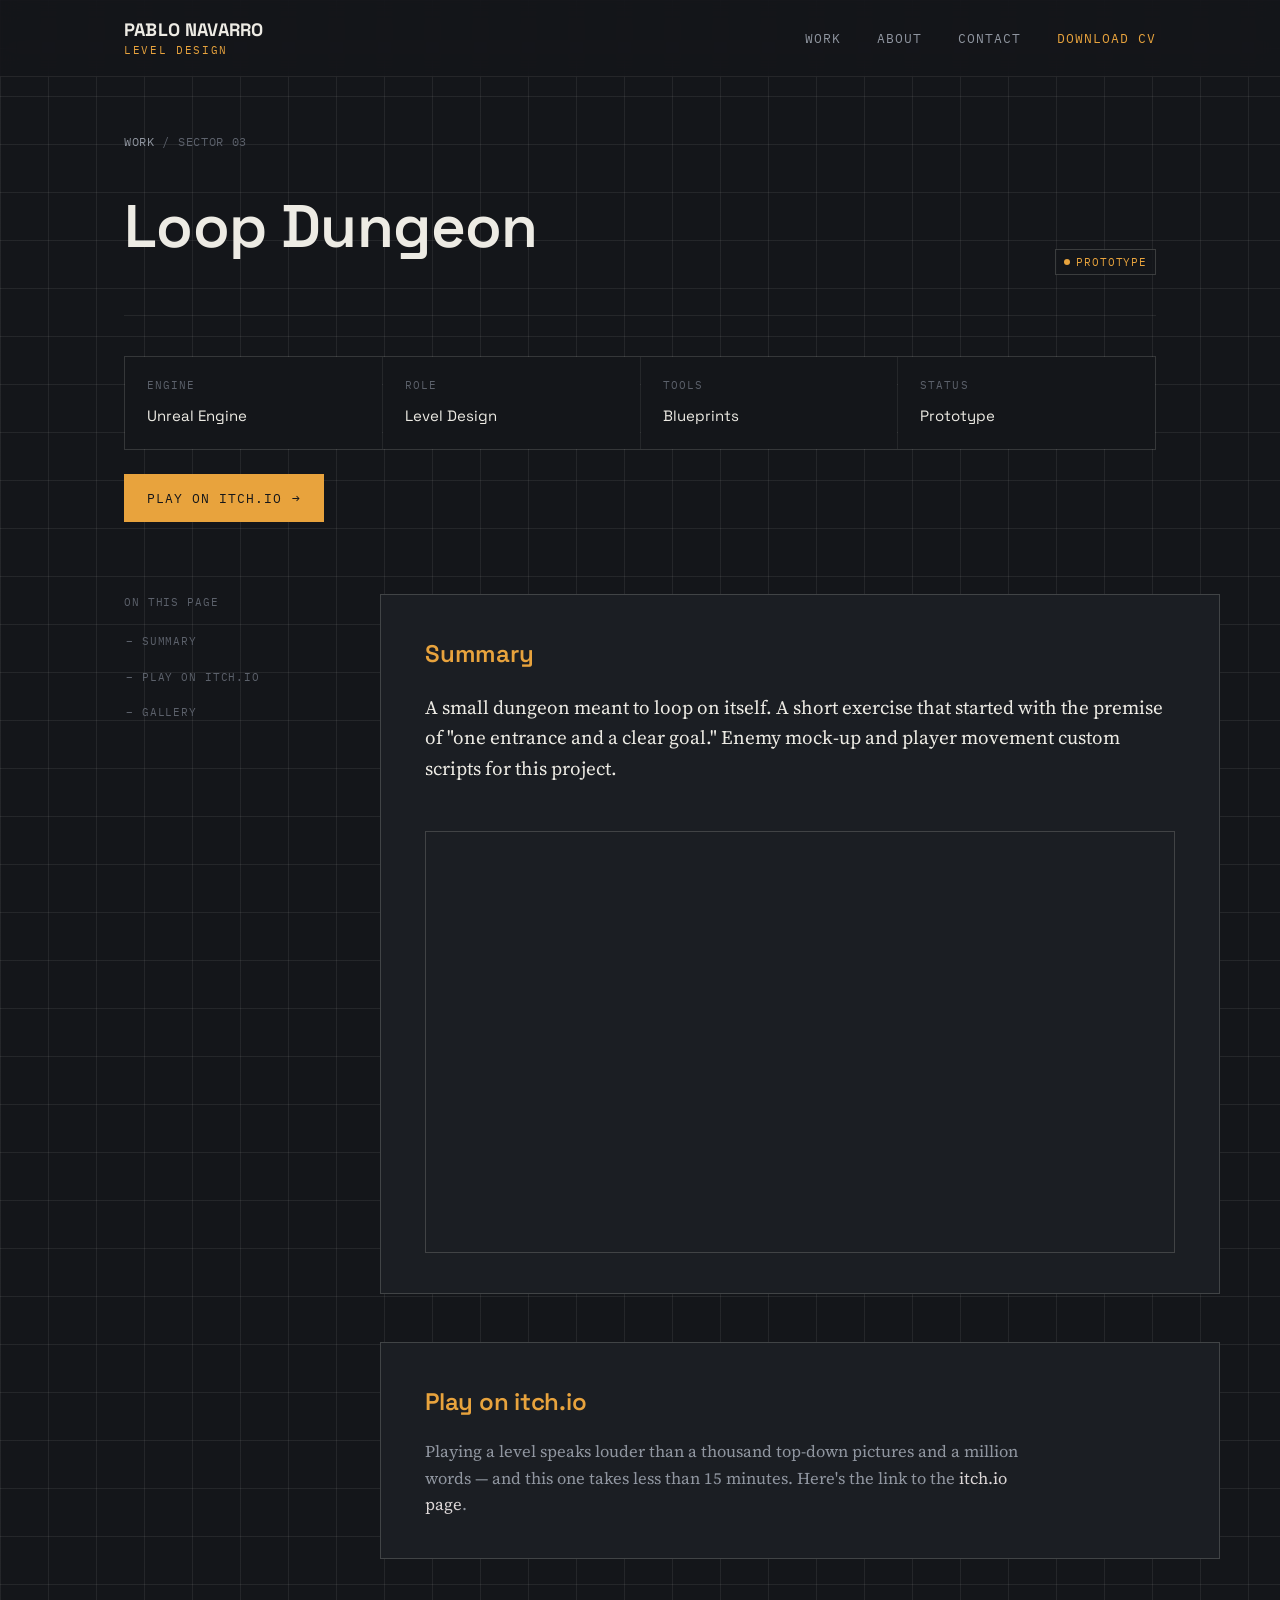
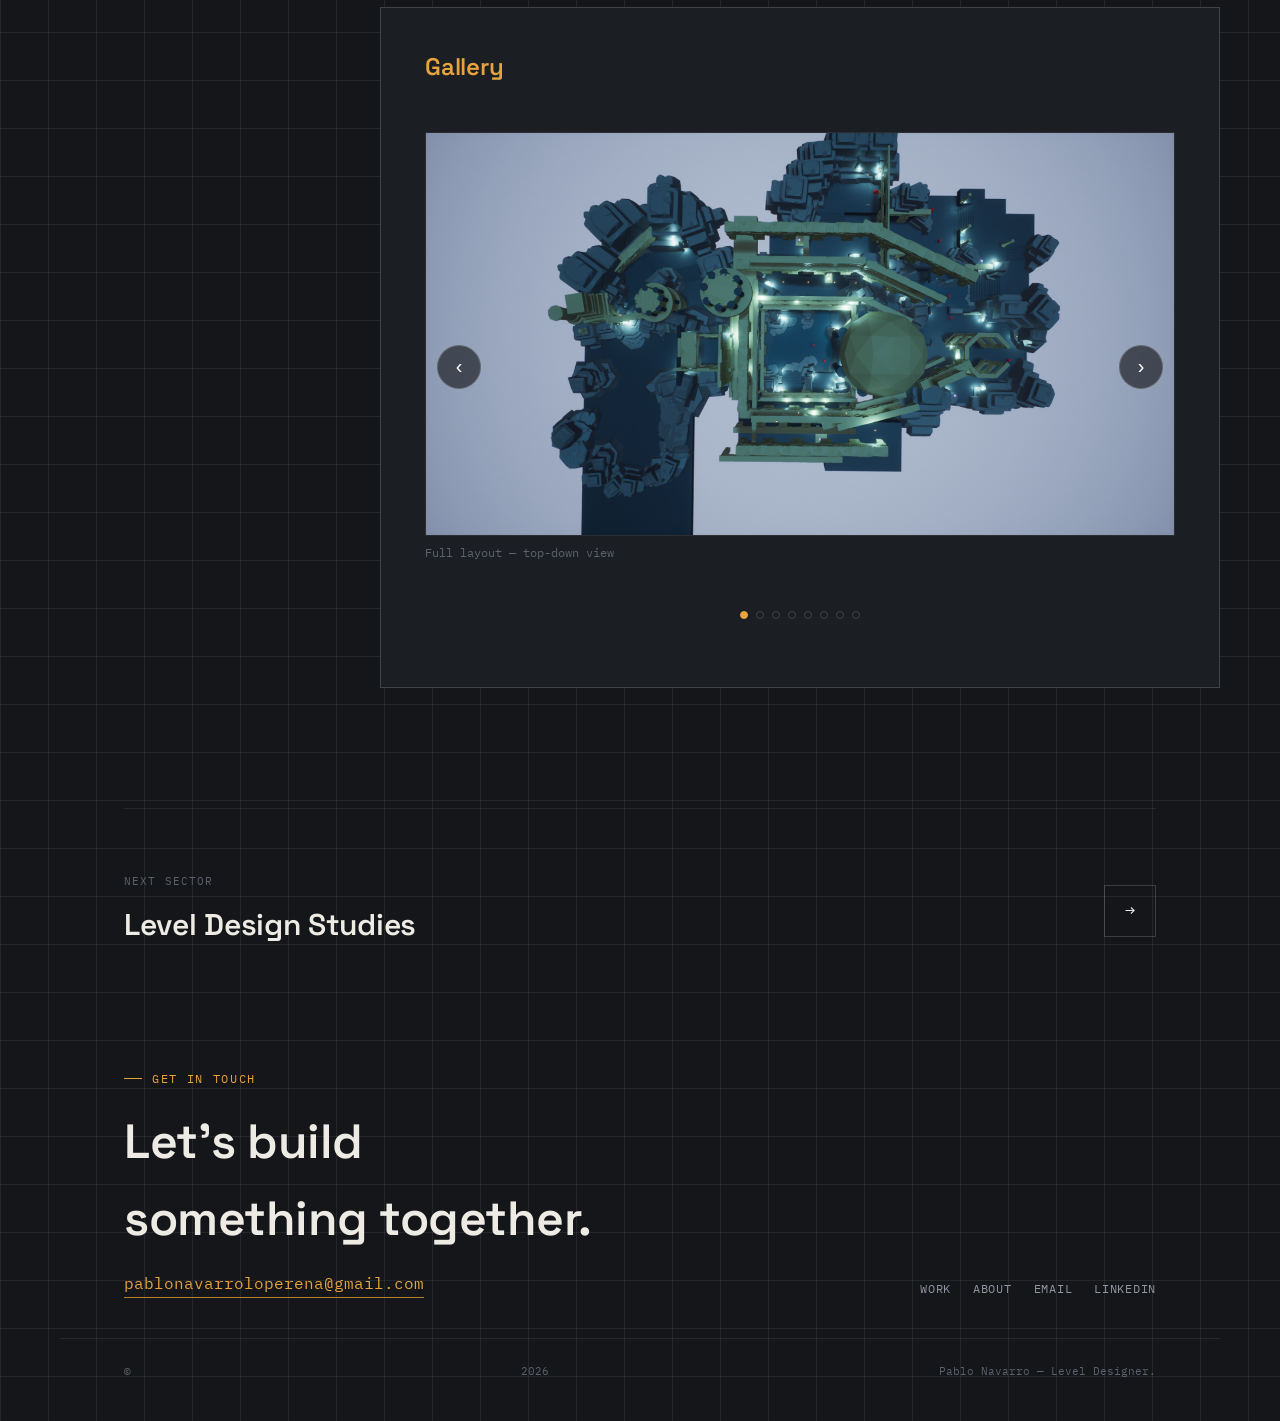
==== commit ed7ec68f: "Add Download CV tab to the site header, move About's CV button up Header tab on all six pages, color" ====
--- a/loop-dungeon/index.html
+++ b/loop-dungeon/index.html
@@ -16,6 +16,7 @@
       <a href="../index.html#work">Work</a>
       <a href="../about.html">About</a>
       <a href="../index.html#contact">Contact</a>
+      <a href="../images/about/PabloNavarro_CV.pdf" target="_blank" rel="noopener" class="nav-cv">Download CV</a>
     </nav>
     <button class="nav-toggle" aria-label="Toggle menu" aria-expanded="false">Menu</button>
   </div>
--- a/css/style.css
+++ b/css/style.css
@@ -155,6 +155,8 @@
   transition: color 0.15s ease;
 }
 .nav-links a:hover, .nav-links a[aria-current="page"] { color: var(--text); }
+.nav-links a.nav-cv { color: var(--accent); }
+.nav-links a.nav-cv:hover { color: var(--text); }
 .nav-links a[aria-current="page"]::after {
   content: "";
   position: absolute;
@@ -810,7 +812,8 @@
   font-family: var(--f-mono);
   font-size: 13.5px;
 }
-.favorites-list li { list-style: none; padding: 8px 0; border-bottom: 1px solid var(--line); color: var(--text-muted); }
+.favorites-list li { list-style: none; padding: 8px 0; border-bottom: 1px solid var(--line); color: var(--text-muted); display: flex; align-items: center; gap: 14px; }
+.favorites-list .game-icon { width: 32px; height: 45px; object-fit: cover; border: 1px solid var(--line-strong); flex: none; }
 @media (max-width: 560px) { .favorites-list { grid-template-columns: 1fr; } }
 
 .timeline {
@@ -818,7 +821,7 @@
 }
 .timeline .entry {
   display: grid;
-  grid-template-columns: 120px 1fr;
+  grid-template-columns: 170px 1fr;
   gap: 24px;
   padding: 22px 0;
   border-bottom: 1px solid var(--line);
@@ -827,4 +830,6 @@
 @media (max-width: 600px) { .timeline .entry { grid-template-columns: 1fr; gap: 6px; } }
 .timeline .yr { font-family: var(--f-mono); font-size: 12px; color: var(--accent); letter-spacing: 0.08em; }
 .timeline h4 { font-size: 17px; margin-bottom: 6px; }
+/* Visual flair only: same dashed square outline as .needs-edit, but not a reminder. */
+.timeline .yr, .timeline h4 { width: fit-content; outline: 1px dashed var(--accent-dim); outline-offset: 6px; }
 .timeline p { font-size: 14.5px; }
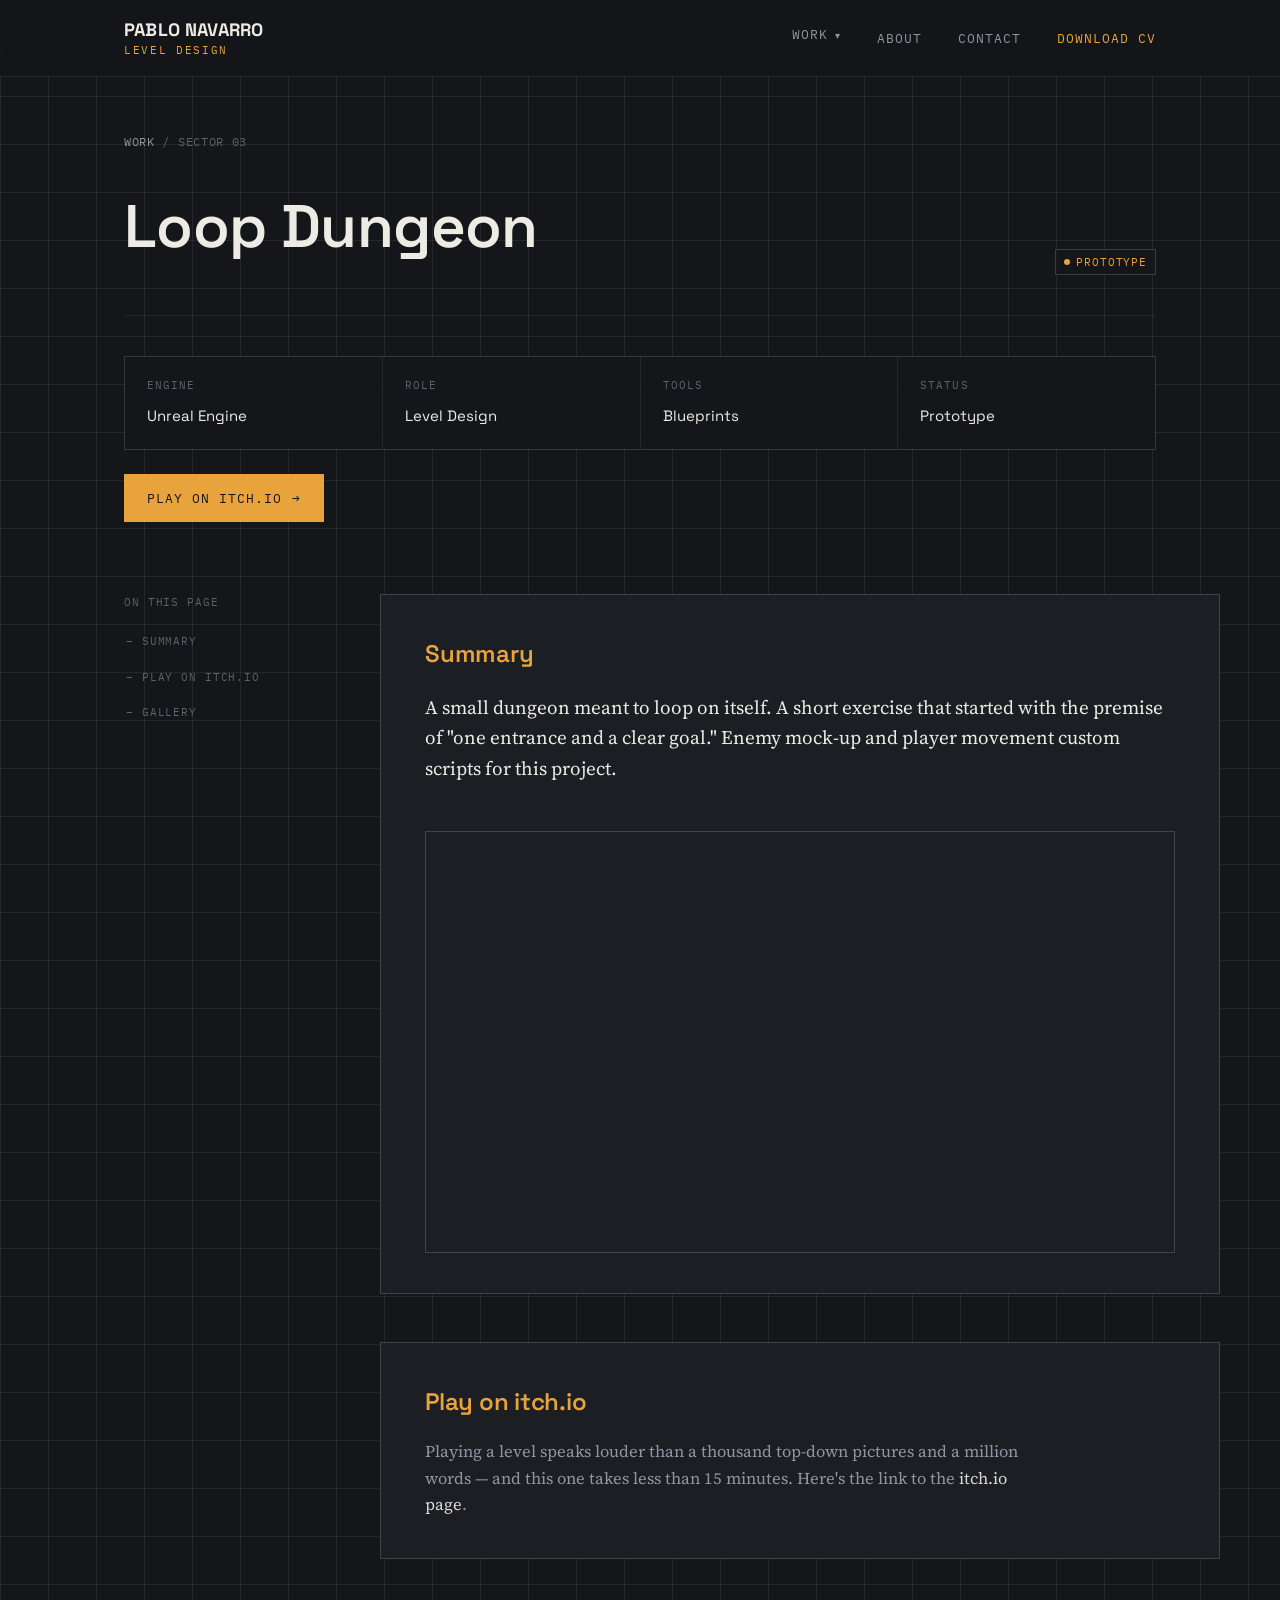
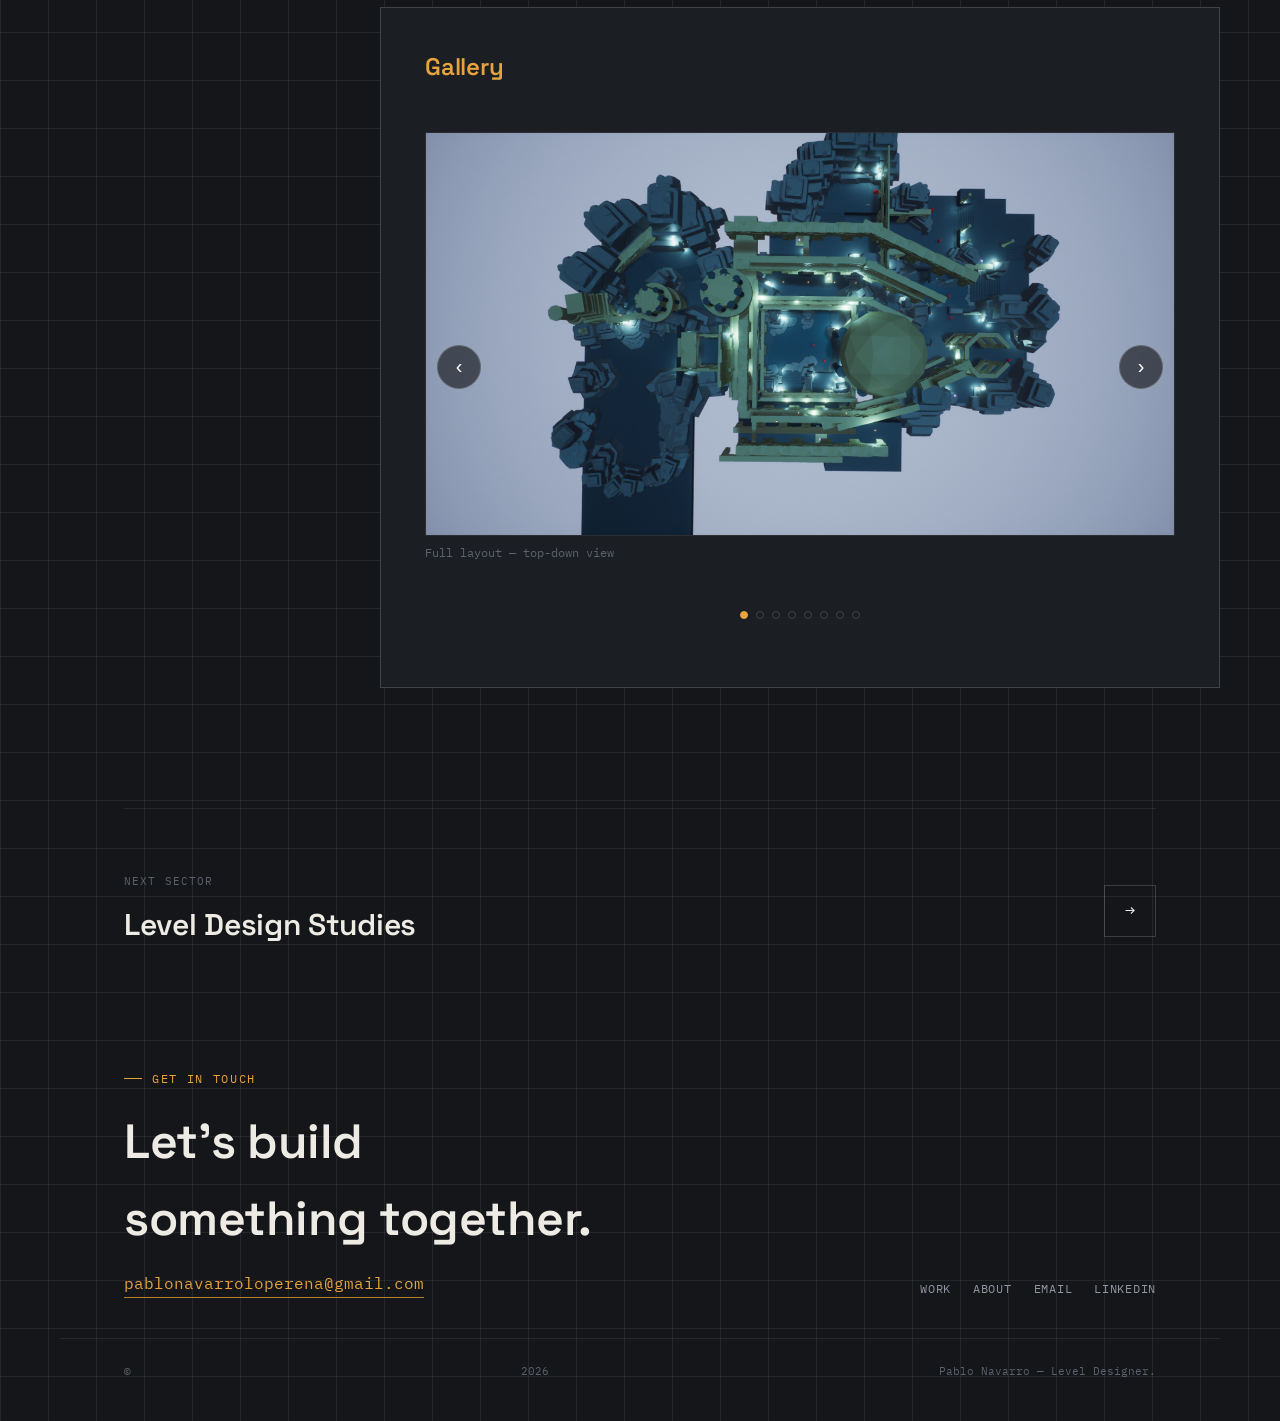
==== commit f5293006: "Work dropdown in the site header with the four projects Hover/keyboard-focus dropdown under Work: Sc" ====
--- a/loop-dungeon/index.html
+++ b/loop-dungeon/index.html
@@ -13,7 +13,15 @@
   <div class="wrap">
     <a href="../index.html" class="brand">PABLO NAVARRO<span>Level Design</span></a>
     <nav class="nav-links">
-      <a href="../index.html#work">Work</a>
+      <div class="nav-dropdown">
+        <a href="../index.html#work" class="nav-dropdown-toggle">Work</a>
+        <div class="nav-dropdown-menu">
+          <a href="../scrap-mechanic/">Scrap Mechanic</a>
+          <a href="../projects/facility.html">The Facility</a>
+          <a href="../loop-dungeon/" aria-current="page">Loop Dungeon</a>
+          <a href="../projects/ld-studies.html">Level Design Studies</a>
+        </div>
+      </div>
       <a href="../about.html">About</a>
       <a href="../index.html#contact">Contact</a>
       <a href="../images/about/PabloNavarro_CV.pdf" target="_blank" rel="noopener" class="nav-cv">Download CV</a>
--- a/css/style.css
+++ b/css/style.css
@@ -157,6 +157,28 @@
 .nav-links a:hover, .nav-links a[aria-current="page"] { color: var(--text); }
 .nav-links a.nav-cv { color: var(--accent); }
 .nav-links a.nav-cv:hover { color: var(--text); }
+
+/* "Work" dropdown — opens on hover or keyboard focus. */
+.nav-dropdown { position: relative; }
+.nav-dropdown-toggle::after { content: " \25BE"; font-size: 10px; }
+.nav-dropdown-menu {
+  display: none;
+  flex-direction: column;
+  position: absolute;
+  top: calc(100% + 18px);
+  left: -20px;
+  min-width: 230px;
+  background: var(--bg-panel);
+  border: 1px solid var(--line-strong);
+  padding: 8px 0;
+}
+.nav-dropdown-menu::before { content: ""; position: absolute; left: 0; right: 0; top: -19px; height: 19px; }
+.nav-dropdown:hover .nav-dropdown-menu,
+.nav-dropdown:focus-within .nav-dropdown-menu { display: flex; }
+.nav-dropdown-menu a { padding: 10px 20px; white-space: nowrap; }
+.nav-dropdown-menu a:hover { background: var(--bg-panel-2); }
+.nav-dropdown-menu a[aria-current="page"] { color: var(--accent); }
+.nav-dropdown-menu a[aria-current="page"]::after { display: none; }
 .nav-links a[aria-current="page"]::after {
   content: "";
   position: absolute;
@@ -188,8 +210,12 @@
     overflow: hidden;
     transition: max-height 0.25s ease;
   }
-  .nav-links.open { max-height: 260px; }
+  .nav-links.open { max-height: 560px; }
   .nav-links a { padding: 16px var(--gutter); border-bottom: 1px solid var(--line); }
+  .nav-dropdown-toggle::after { content: ""; }
+  .nav-dropdown-menu { display: flex; position: static; min-width: 0; padding: 0; border: 0; background: none; }
+  .nav-dropdown-menu::before { display: none; }
+  .nav-dropdown-menu a { padding-left: calc(var(--gutter) + 18px); }
   .nav-toggle { display: block; }
 }
 
@@ -245,13 +271,6 @@
   flex-wrap: wrap;
 }
 .section-head h2 { font-size: clamp(28px, 4vw, 38px); }
-.section-head .count {
-  font-family: var(--f-mono);
-  font-size: 12px;
-  color: var(--text-faint);
-  letter-spacing: 0.08em;
-}
-
 /* ---------------------------------------------------------
    LEVEL-SELECT PROJECT GRID
    --------------------------------------------------------- */
@@ -631,6 +650,12 @@
 .framed h2:first-child { margin-top: 0; }
 @media (max-width: 560px) { .framed { padding: 28px 24px; } }
 
+/* Media on the left, text on the right; stacks on narrower screens. */
+.project-split { display: grid; grid-template-columns: 1.15fr 1fr; gap: 36px; align-items: start; }
+.project-split .video-embed { border: 1px solid var(--line); }
+.project-split .project-text p:first-child { margin-top: 0; }
+@media (max-width: 1100px) { .project-split { grid-template-columns: 1fr; gap: 24px; } }
+
 .framed.centered { text-align: center; }
 .framed.centered ul {
   list-style-position: outside;
@@ -807,13 +832,15 @@
 .favorites-list {
   margin-top: 20px;
   display: grid;
-  grid-template-columns: 1fr 1fr;
+  grid-template-columns: repeat(3, 1fr);
   gap: 10px 24px;
   font-family: var(--f-mono);
   font-size: 13.5px;
 }
 .favorites-list li { list-style: none; padding: 8px 0; border-bottom: 1px solid var(--line); color: var(--text-muted); display: flex; align-items: center; gap: 14px; }
-.favorites-list .game-icon { width: 32px; height: 45px; object-fit: cover; border: 1px solid var(--line-strong); flex: none; }
+.favorites-list .game-icon { width: 72px; height: 102px; object-fit: cover; border: 1px solid var(--line-strong); flex: none; }
+.favorites-list li span { outline: 1px dashed var(--accent-dim); outline-offset: 6px; margin: 0 6px; }
+@media (max-width: 1100px) { .favorites-list { grid-template-columns: repeat(2, 1fr); } }
 @media (max-width: 560px) { .favorites-list { grid-template-columns: 1fr; } }
 
 .timeline {
